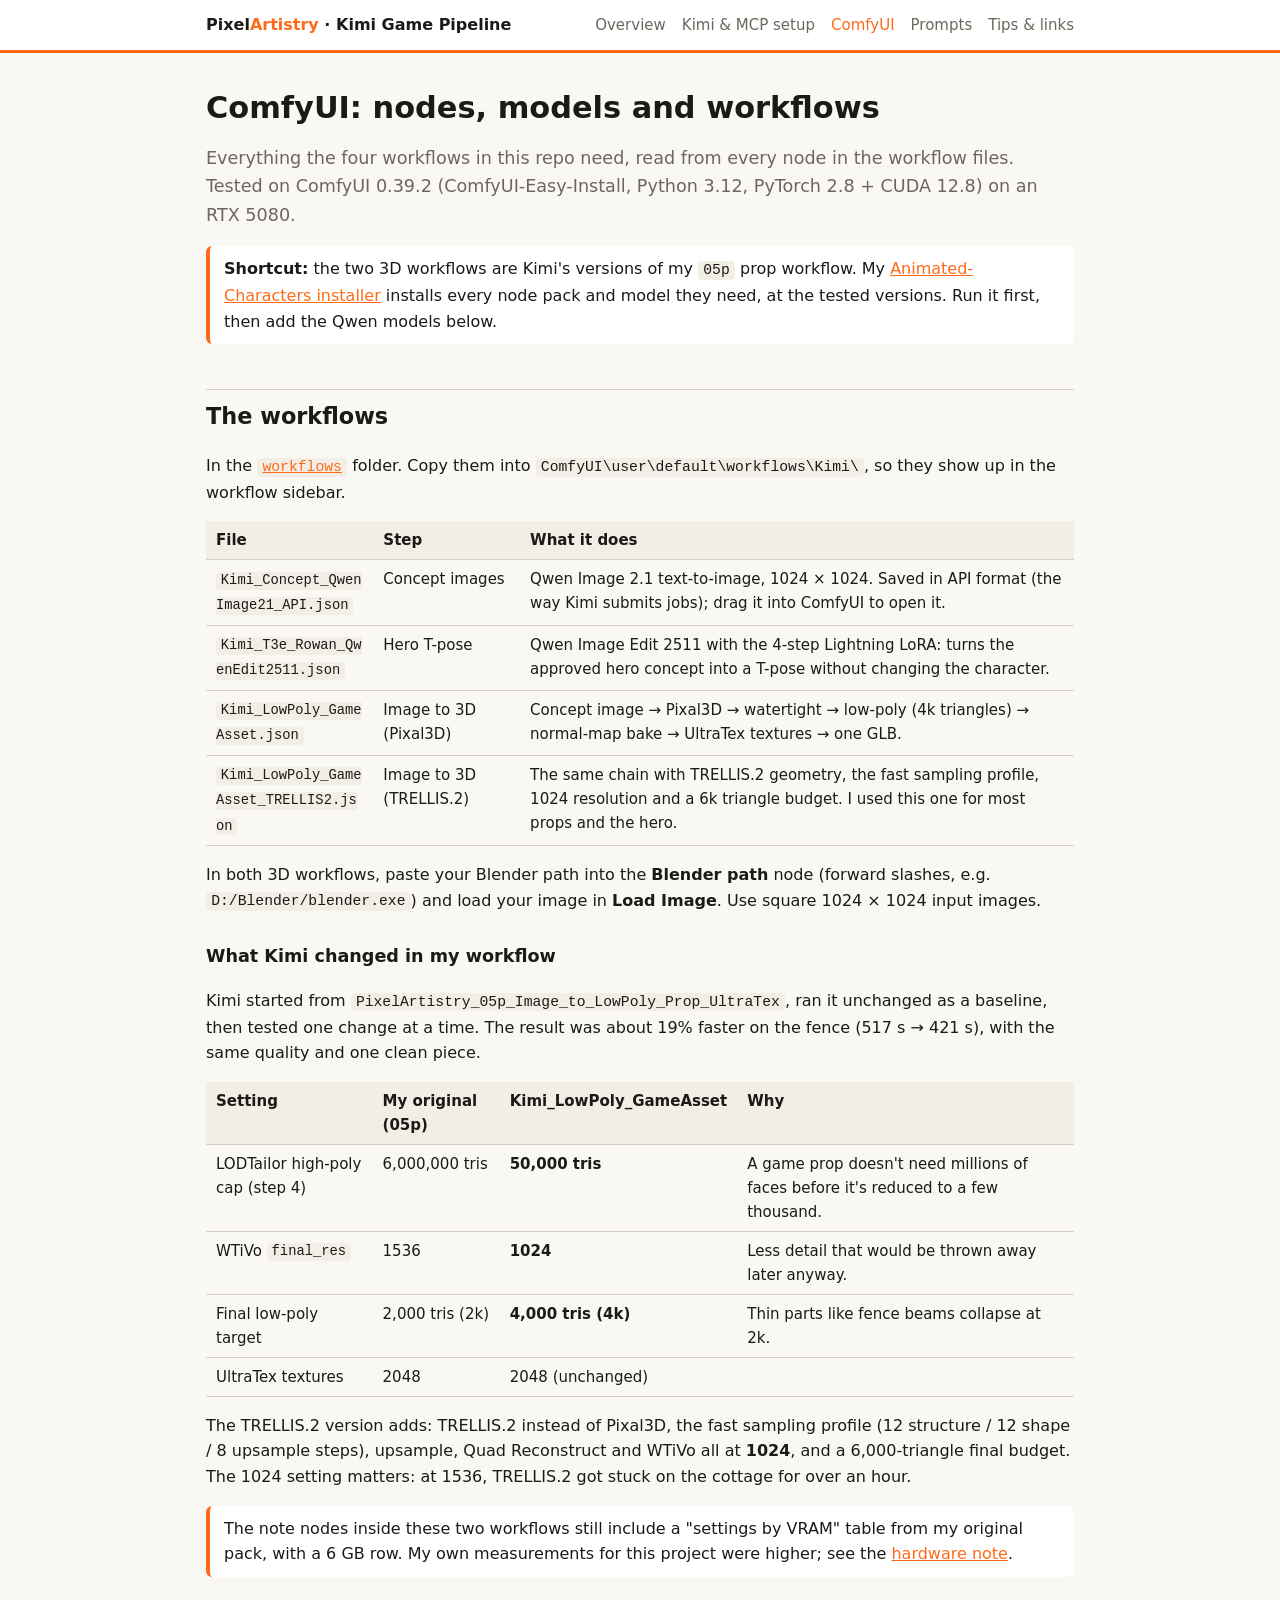
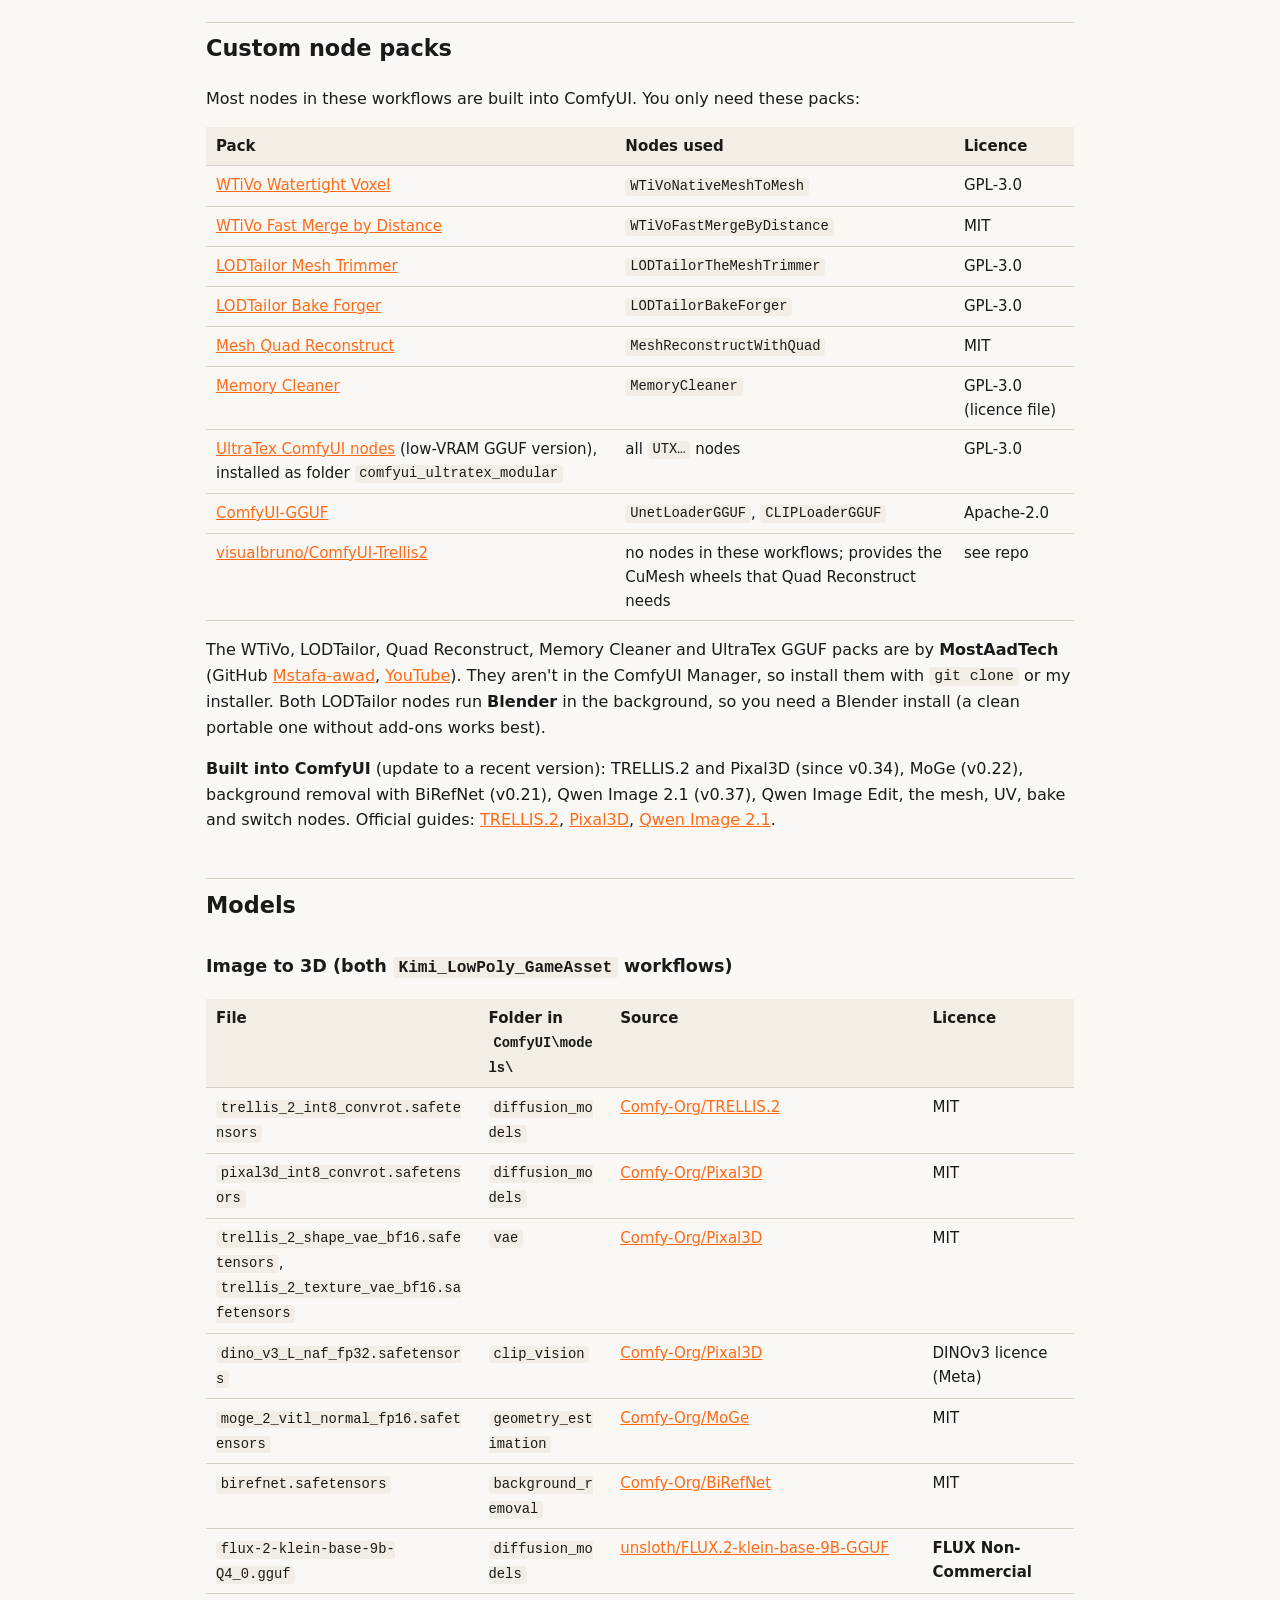
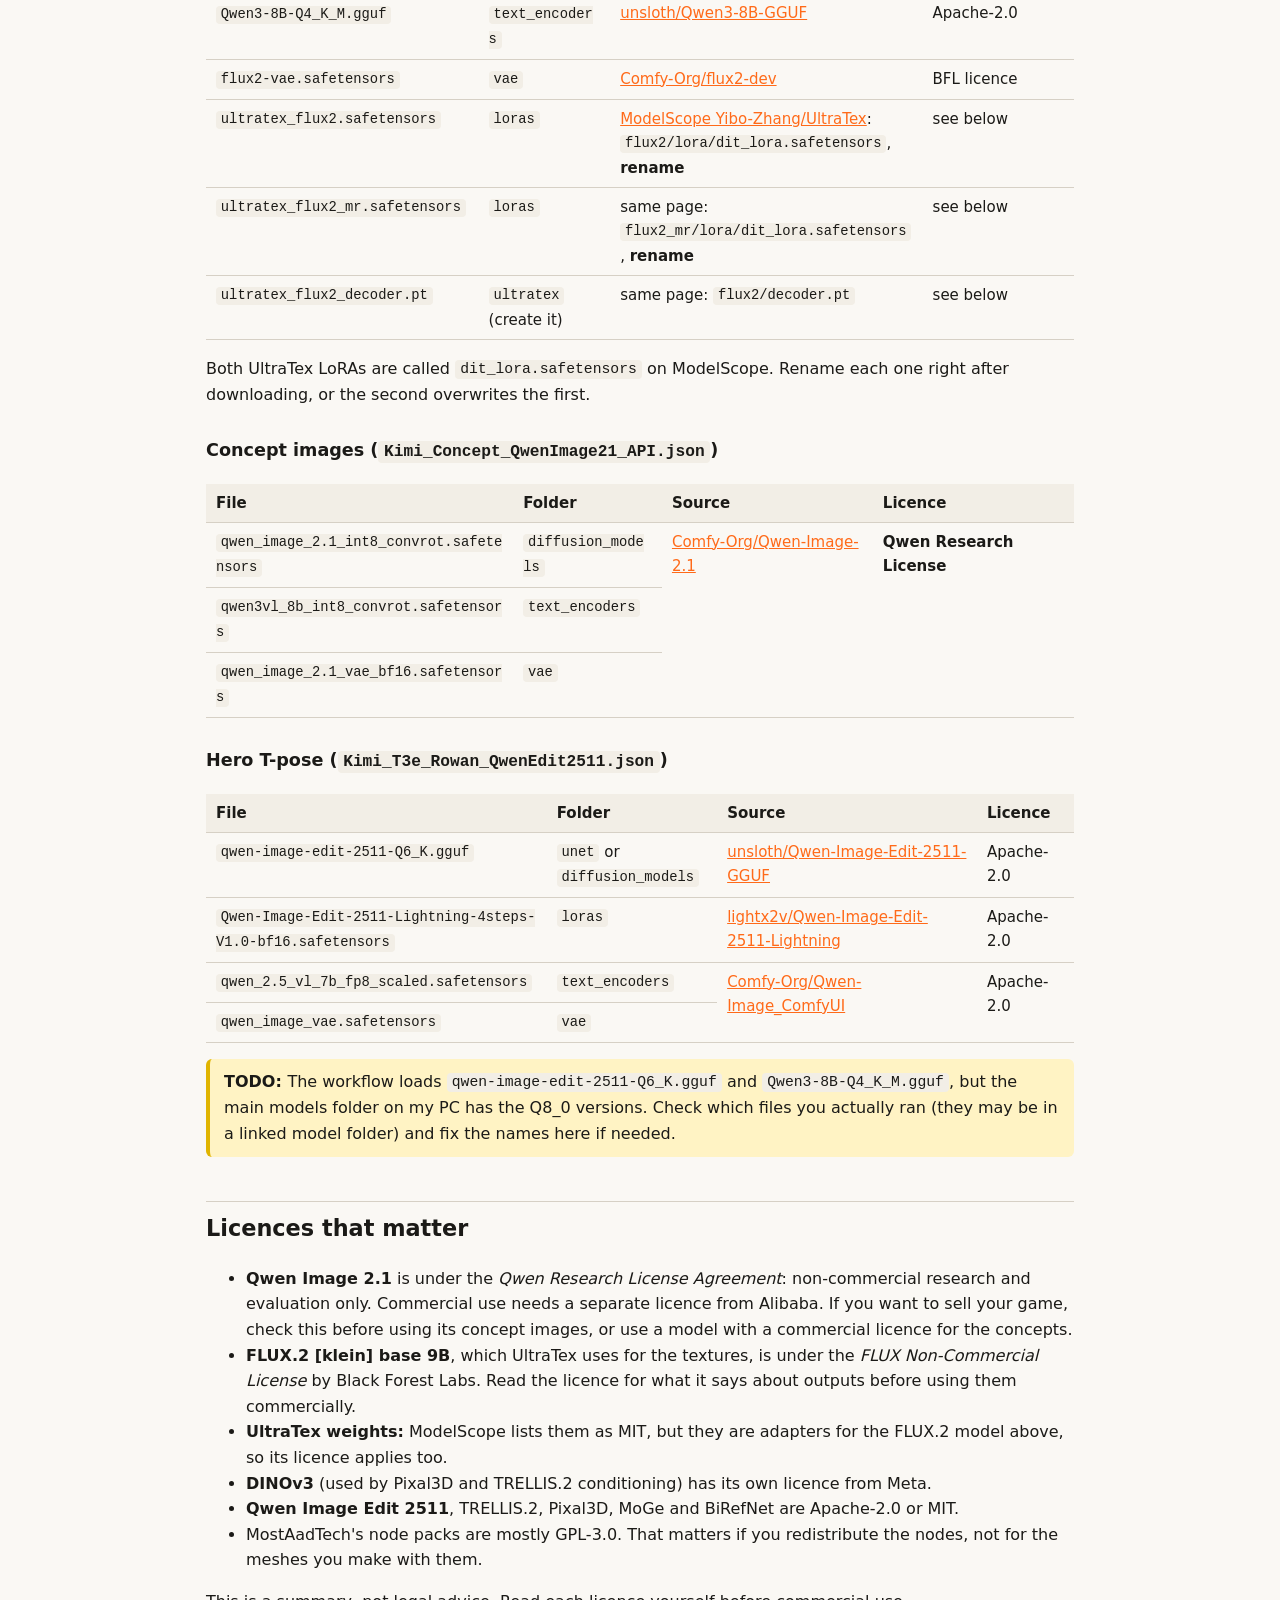
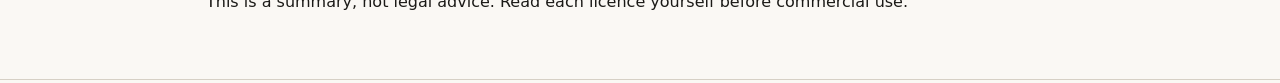
==== docs/comfyui.html @ bc19bee9 "Add Kimi game pipeline guide, workflows and Pages site Setup guide for Kimi K3.1 Pro in Kimi Code dr" ====
<!doctype html>
<html lang="en">
<head>
<meta charset="utf-8">
<meta name="viewport" content="width=device-width, initial-scale=1">
<title>ComfyUI Requirements · Kimi Game Pipeline</title>
<meta name="description" content="Custom nodes, models and workflows for the local concept-to-3D part of the Kimi game pipeline.">
<link rel="stylesheet" href="assets/style.css">
</head>
<body>
<header class="site"><div class="inner">
  <a class="brand" href="index.html">Pixel<span>Artistry</span> · Kimi Game Pipeline</a>
  <nav>
    <a href="index.html">Overview</a>
    <a href="setup.html">Kimi &amp; MCP setup</a>
    <a href="comfyui.html" aria-current="page">ComfyUI</a>
    <a href="prompts.html">Prompts</a>
    <a href="tips.html">Tips &amp; links</a>
  </nav>
</div></header>

<main>
<h1>ComfyUI: nodes, models and workflows</h1>
<p class="lead">Everything the four workflows in this repo need, read from every node in the workflow files. Tested on ComfyUI 0.39.2 (ComfyUI-Easy-Install, Python 3.12, PyTorch 2.8 + CUDA 12.8) on an RTX 5080.</p>

<div class="note"><strong>Shortcut:</strong> the two 3D workflows are Kimi's versions of my <code>05p</code> prop workflow. My <a href="https://github.com/pixelartistry/PixelArtistry-Animated-Characters">Animated-Characters installer</a> installs every node pack and model they need, at the tested versions. Run it first, then add the Qwen models below.</div>

<h2 id="workflows">The workflows</h2>
<p>In the <a href="https://github.com/pixelartistry/PixelArtistry-Kimi-Game-Pipeline/tree/main/workflows"><code>workflows</code></a> folder. Copy them into <code>ComfyUI\user\default\workflows\Kimi\</code>, so they show up in the workflow sidebar.</p>
<div class="table-wrap"><table>
  <tr><th>File</th><th>Step</th><th>What it does</th></tr>
  <tr><td><code>Kimi_Concept_QwenImage21_API.json</code></td><td>Concept images</td><td>Qwen Image 2.1 text-to-image, 1024 × 1024. Saved in API format (the way Kimi submits jobs); drag it into ComfyUI to open it.</td></tr>
  <tr><td><code>Kimi_T3e_Rowan_QwenEdit2511.json</code></td><td>Hero T-pose</td><td>Qwen Image Edit 2511 with the 4-step Lightning LoRA: turns the approved hero concept into a T-pose without changing the character.</td></tr>
  <tr><td><code>Kimi_LowPoly_GameAsset.json</code></td><td>Image to 3D (Pixal3D)</td><td>Concept image → Pixal3D → watertight → low-poly (4k triangles) → normal-map bake → UltraTex textures → one GLB.</td></tr>
  <tr><td><code>Kimi_LowPoly_GameAsset_TRELLIS2.json</code></td><td>Image to 3D (TRELLIS.2)</td><td>The same chain with TRELLIS.2 geometry, the fast sampling profile, 1024 resolution and a 6k triangle budget. I used this one for most props and the hero.</td></tr>
</table></div>
<p>In both 3D workflows, paste your Blender path into the <strong>Blender path</strong> node (forward slashes, e.g. <code>D:/Blender/blender.exe</code>) and load your image in <strong>Load Image</strong>. Use square 1024 × 1024 input images.</p>

<h3 id="changes">What Kimi changed in my workflow</h3>
<p>Kimi started from <code>PixelArtistry_05p_Image_to_LowPoly_Prop_UltraTex</code>, ran it unchanged as a baseline, then tested one change at a time. The result was about 19% faster on the fence (517 s → 421 s), with the same quality and one clean piece.</p>
<div class="table-wrap"><table>
  <tr><th>Setting</th><th>My original (05p)</th><th>Kimi_LowPoly_GameAsset</th><th>Why</th></tr>
  <tr><td>LODTailor high-poly cap (step 4)</td><td>6,000,000 tris</td><td><strong>50,000 tris</strong></td><td>A game prop doesn't need millions of faces before it's reduced to a few thousand.</td></tr>
  <tr><td>WTiVo <code>final_res</code></td><td>1536</td><td><strong>1024</strong></td><td>Less detail that would be thrown away later anyway.</td></tr>
  <tr><td>Final low-poly target</td><td>2,000 tris (2k)</td><td><strong>4,000 tris (4k)</strong></td><td>Thin parts like fence beams collapse at 2k.</td></tr>
  <tr><td>UltraTex textures</td><td>2048</td><td>2048 (unchanged)</td><td></td></tr>
</table></div>
<p>The TRELLIS.2 version adds: TRELLIS.2 instead of Pixal3D, the fast sampling profile (12 structure / 12 shape / 8 upsample steps), upsample, Quad Reconstruct and WTiVo all at <strong>1024</strong>, and a 6,000-triangle final budget. The 1024 setting matters: at 1536, TRELLIS.2 got stuck on the cottage for over an hour.</p>
<div class="note">The note nodes inside these two workflows still include a "settings by VRAM" table from my original pack, with a 6 GB row. My own measurements for this project were higher; see the <a href="index.html#hardware">hardware note</a>.</div>

<h2 id="nodes">Custom node packs</h2>
<p>Most nodes in these workflows are built into ComfyUI. You only need these packs:</p>
<div class="table-wrap"><table>
  <tr><th>Pack</th><th>Nodes used</th><th>Licence</th></tr>
  <tr><td><a href="https://github.com/Mstafa-awad/WTiVo-WatertightVoxel-ComfyuiNode">WTiVo Watertight Voxel</a></td><td><code>WTiVoNativeMeshToMesh</code></td><td>GPL-3.0</td></tr>
  <tr><td><a href="https://github.com/Mstafa-awad/WTiVo-FastMergeByDistance">WTiVo Fast Merge by Distance</a></td><td><code>WTiVoFastMergeByDistance</code></td><td>MIT</td></tr>
  <tr><td><a href="https://github.com/Mstafa-awad/LODTailor-The-Mesh-Trimmer-ComfyuiNode">LODTailor Mesh Trimmer</a></td><td><code>LODTailorTheMeshTrimmer</code></td><td>GPL-3.0</td></tr>
  <tr><td><a href="https://github.com/Mstafa-awad/LODTailor-Bake-Forger">LODTailor Bake Forger</a></td><td><code>LODTailorBakeForger</code></td><td>GPL-3.0</td></tr>
  <tr><td><a href="https://github.com/Mstafa-awad/ComfyUI-Mesh-Quad-Reconstruct">Mesh Quad Reconstruct</a></td><td><code>MeshReconstructWithQuad</code></td><td>MIT</td></tr>
  <tr><td><a href="https://github.com/Mstafa-awad/ComfyUI-Memory-Cleaner">Memory Cleaner</a></td><td><code>MemoryCleaner</code></td><td>GPL-3.0 (licence file)</td></tr>
  <tr><td><a href="https://github.com/Mstafa-awad/UltraTex-ComfyUI-nodes">UltraTex ComfyUI nodes</a> (low-VRAM GGUF version), installed as folder <code>comfyui_ultratex_modular</code></td><td>all <code>UTX…</code> nodes</td><td>GPL-3.0</td></tr>
  <tr><td><a href="https://github.com/city96/ComfyUI-GGUF">ComfyUI-GGUF</a></td><td><code>UnetLoaderGGUF</code>, <code>CLIPLoaderGGUF</code></td><td>Apache-2.0</td></tr>
  <tr><td><a href="https://github.com/visualbruno/ComfyUI-Trellis2">visualbruno/ComfyUI-Trellis2</a></td><td>no nodes in these workflows; provides the CuMesh wheels that Quad Reconstruct needs</td><td>see repo</td></tr>
</table></div>
<p>The WTiVo, LODTailor, Quad Reconstruct, Memory Cleaner and UltraTex GGUF packs are by <strong>MostAadTech</strong> (GitHub <a href="https://github.com/Mstafa-awad">Mstafa-awad</a>, <a href="https://www.youtube.com/@MostAadTech">YouTube</a>). They aren't in the ComfyUI Manager, so install them with <code>git clone</code> or my installer. Both LODTailor nodes run <strong>Blender</strong> in the background, so you need a Blender install (a clean portable one without add-ons works best).</p>
<p><strong>Built into ComfyUI</strong> (update to a recent version): TRELLIS.2 and Pixal3D (since v0.34), MoGe (v0.22), background removal with BiRefNet (v0.21), Qwen Image 2.1 (v0.37), Qwen Image Edit, the mesh, UV, bake and switch nodes. Official guides: <a href="https://docs.comfy.org/tutorials/3d/trellis2">TRELLIS.2</a>, <a href="https://docs.comfy.org/tutorials/3d/pixal3d">Pixal3D</a>, <a href="https://docs.comfy.org/tutorials/image/qwen/qwen-image-2-1">Qwen Image 2.1</a>.</p>

<h2 id="models">Models</h2>
<h3>Image to 3D (both <code>Kimi_LowPoly_GameAsset</code> workflows)</h3>
<div class="table-wrap"><table>
  <tr><th>File</th><th>Folder in <code>ComfyUI\models\</code></th><th>Source</th><th>Licence</th></tr>
  <tr><td><code>trellis_2_int8_convrot.safetensors</code></td><td><code>diffusion_models</code></td><td><a href="https://huggingface.co/Comfy-Org/TRELLIS.2">Comfy-Org/TRELLIS.2</a></td><td>MIT</td></tr>
  <tr><td><code>pixal3d_int8_convrot.safetensors</code></td><td><code>diffusion_models</code></td><td><a href="https://huggingface.co/Comfy-Org/Pixal3D">Comfy-Org/Pixal3D</a></td><td>MIT</td></tr>
  <tr><td><code>trellis_2_shape_vae_bf16.safetensors</code>, <code>trellis_2_texture_vae_bf16.safetensors</code></td><td><code>vae</code></td><td><a href="https://huggingface.co/Comfy-Org/Pixal3D">Comfy-Org/Pixal3D</a></td><td>MIT</td></tr>
  <tr><td><code>dino_v3_L_naf_fp32.safetensors</code></td><td><code>clip_vision</code></td><td><a href="https://huggingface.co/Comfy-Org/Pixal3D">Comfy-Org/Pixal3D</a></td><td>DINOv3 licence (Meta)</td></tr>
  <tr><td><code>moge_2_vitl_normal_fp16.safetensors</code></td><td><code>geometry_estimation</code></td><td><a href="https://huggingface.co/Comfy-Org/MoGe">Comfy-Org/MoGe</a></td><td>MIT</td></tr>
  <tr><td><code>birefnet.safetensors</code></td><td><code>background_removal</code></td><td><a href="https://huggingface.co/Comfy-Org/BiRefNet">Comfy-Org/BiRefNet</a></td><td>MIT</td></tr>
  <tr><td><code>flux-2-klein-base-9b-Q4_0.gguf</code></td><td><code>diffusion_models</code></td><td><a href="https://huggingface.co/unsloth/FLUX.2-klein-base-9B-GGUF">unsloth/FLUX.2-klein-base-9B-GGUF</a></td><td><strong>FLUX Non-Commercial</strong></td></tr>
  <tr><td><code>Qwen3-8B-Q4_K_M.gguf</code></td><td><code>text_encoders</code></td><td><a href="https://huggingface.co/unsloth/Qwen3-8B-GGUF">unsloth/Qwen3-8B-GGUF</a></td><td>Apache-2.0</td></tr>
  <tr><td><code>flux2-vae.safetensors</code></td><td><code>vae</code></td><td><a href="https://huggingface.co/Comfy-Org/flux2-dev/resolve/main/split_files/vae/flux2-vae.safetensors">Comfy-Org/flux2-dev</a></td><td>BFL licence</td></tr>
  <tr><td><code>ultratex_flux2.safetensors</code></td><td><code>loras</code></td><td><a href="https://www.modelscope.ai/models/Yibo-Zhang/UltraTex">ModelScope Yibo-Zhang/UltraTex</a>: <code>flux2/lora/dit_lora.safetensors</code>, <strong>rename</strong></td><td>see below</td></tr>
  <tr><td><code>ultratex_flux2_mr.safetensors</code></td><td><code>loras</code></td><td>same page: <code>flux2_mr/lora/dit_lora.safetensors</code>, <strong>rename</strong></td><td>see below</td></tr>
  <tr><td><code>ultratex_flux2_decoder.pt</code></td><td><code>ultratex</code> (create it)</td><td>same page: <code>flux2/decoder.pt</code></td><td>see below</td></tr>
</table></div>
<p>Both UltraTex LoRAs are called <code>dit_lora.safetensors</code> on ModelScope. Rename each one right after downloading, or the second overwrites the first.</p>

<h3>Concept images (<code>Kimi_Concept_QwenImage21_API.json</code>)</h3>
<div class="table-wrap"><table>
  <tr><th>File</th><th>Folder</th><th>Source</th><th>Licence</th></tr>
  <tr><td><code>qwen_image_2.1_int8_convrot.safetensors</code></td><td><code>diffusion_models</code></td><td rowspan="3"><a href="https://huggingface.co/Comfy-Org/Qwen-Image-2.1">Comfy-Org/Qwen-Image-2.1</a></td><td rowspan="3"><strong>Qwen Research License</strong></td></tr>
  <tr><td><code>qwen3vl_8b_int8_convrot.safetensors</code></td><td><code>text_encoders</code></td></tr>
  <tr><td><code>qwen_image_2.1_vae_bf16.safetensors</code></td><td><code>vae</code></td></tr>
</table></div>

<h3>Hero T-pose (<code>Kimi_T3e_Rowan_QwenEdit2511.json</code>)</h3>
<div class="table-wrap"><table>
  <tr><th>File</th><th>Folder</th><th>Source</th><th>Licence</th></tr>
  <tr><td><code>qwen-image-edit-2511-Q6_K.gguf</code></td><td><code>unet</code> or <code>diffusion_models</code></td><td><a href="https://huggingface.co/unsloth/Qwen-Image-Edit-2511-GGUF">unsloth/Qwen-Image-Edit-2511-GGUF</a></td><td>Apache-2.0</td></tr>
  <tr><td><code>Qwen-Image-Edit-2511-Lightning-4steps-V1.0-bf16.safetensors</code></td><td><code>loras</code></td><td><a href="https://huggingface.co/lightx2v/Qwen-Image-Edit-2511-Lightning">lightx2v/Qwen-Image-Edit-2511-Lightning</a></td><td>Apache-2.0</td></tr>
  <tr><td><code>qwen_2.5_vl_7b_fp8_scaled.safetensors</code></td><td><code>text_encoders</code></td><td rowspan="2"><a href="https://huggingface.co/Comfy-Org/Qwen-Image_ComfyUI">Comfy-Org/Qwen-Image_ComfyUI</a></td><td rowspan="2">Apache-2.0</td></tr>
  <tr><td><code>qwen_image_vae.safetensors</code></td><td><code>vae</code></td></tr>
</table></div>
<div class="todo">The workflow loads <code>qwen-image-edit-2511-Q6_K.gguf</code> and <code>Qwen3-8B-Q4_K_M.gguf</code>, but the main models folder on my PC has the Q8_0 versions. Check which files you actually ran (they may be in a linked model folder) and fix the names here if needed.</div>

<h2 id="licences">Licences that matter</h2>
<ul>
  <li><strong>Qwen Image 2.1</strong> is under the <em>Qwen Research License Agreement</em>: non-commercial research and evaluation only. Commercial use needs a separate licence from Alibaba. If you want to sell your game, check this before using its concept images, or use a model with a commercial licence for the concepts.</li>
  <li><strong>FLUX.2 [klein] base 9B</strong>, which UltraTex uses for the textures, is under the <em>FLUX Non-Commercial License</em> by Black Forest Labs. Read the licence for what it says about outputs before using them commercially.</li>
  <li><strong>UltraTex weights:</strong> ModelScope lists them as MIT, but they are adapters for the FLUX.2 model above, so its licence applies too.</li>
  <li><strong>DINOv3</strong> (used by Pixal3D and TRELLIS.2 conditioning) has its own licence from Meta.</li>
  <li><strong>Qwen Image Edit 2511</strong>, TRELLIS.2, Pixal3D, MoGe and BiRefNet are Apache-2.0 or MIT.</li>
  <li>MostAadTech's node packs are mostly GPL-3.0. That matters if you redistribute the nodes, not for the meshes you make with them.</li>
</ul>
<p>This is a summary, not legal advice. Read each licence yourself before commercial use.</p>
</main>

<footer><div class="inner">
  Made by <a href="https://www.youtube.com/@PixelArtistry_">PixelArtistry</a> · <a href="https://github.com/pixelartistry/PixelArtistry-Kimi-Game-Pipeline">GitHub repo</a>
</div></footer>
<script src="assets/copy.js"></script>
</body>
</html>
---- docs/assets/style.css ----
:root {
  --accent: #ff6a19;
  --accent-hover: #ff8442;
  --bg: #faf8f4;
  --surface: #ffffff;
  --surface-2: #f2eee6;
  --border: #d6d0c5;
  --text: #1b1a17;
  --muted: #6d665c;
  --code-bg: #1c1c1c;
  --code-text: #f2eee6;
  --todo-bg: #fff3c4;
  --todo-border: #e0b400;
  --warn-bg: #fff0e6;
}
@media (prefers-color-scheme: dark) {
  :root:not([data-theme="light"]) {
    --bg: #141414;
    --surface: #1c1c1c;
    --surface-2: #232220;
    --border: #3a3732;
    --text: #f2eee6;
    --muted: #a39c92;
    --code-bg: #0e0e0e;
    --todo-bg: #3a3112;
    --todo-border: #c9a100;
    --warn-bg: #2e1d12;
  }
}

* { box-sizing: border-box; }
html { -webkit-text-size-adjust: 100%; }
body {
  margin: 0;
  background: var(--bg);
  color: var(--text);
  font: 16px/1.6 system-ui, -apple-system, "Segoe UI", Roboto, sans-serif;
}
a { color: var(--accent); }
a:hover { color: var(--accent-hover); }

header.site {
  background: var(--surface);
  border-bottom: 3px solid var(--accent);
}
header.site .inner, main, footer .inner {
  max-width: 900px;
  margin: 0 auto;
  padding: 0 16px;
}
header.site .inner {
  display: flex;
  flex-wrap: wrap;
  align-items: center;
  justify-content: space-between;
  gap: 8px 20px;
  padding-top: 12px;
  padding-bottom: 12px;
}
.brand { font-weight: 700; color: var(--text); text-decoration: none; }
.brand span { color: var(--accent); }
nav { display: flex; flex-wrap: wrap; gap: 4px 16px; }
nav a { color: var(--muted); text-decoration: none; font-size: 15px; }
nav a:hover, nav a[aria-current="page"] { color: var(--accent); }

main { padding-top: 24px; padding-bottom: 48px; }
h1 { font-size: 1.9rem; line-height: 1.25; margin: 0.4em 0; }
h2 { font-size: 1.4rem; margin-top: 2em; padding-top: 0.4em; border-top: 1px solid var(--border); }
h3 { font-size: 1.1rem; margin-top: 1.6em; }
.lead { font-size: 1.1rem; color: var(--muted); }

code { font-family: ui-monospace, Consolas, "Cascadia Mono", monospace; font-size: 0.92em; }
:not(pre) > code { background: var(--surface-2); padding: 0.1em 0.35em; border-radius: 4px; overflow-wrap: anywhere; }
pre {
  position: relative;
  background: var(--code-bg);
  color: var(--code-text);
  padding: 14px 16px;
  border-radius: 8px;
  overflow-x: auto;
  line-height: 1.45;
  font-size: 14px;
}
pre { padding-top: 36px; }
pre.prompt { white-space: pre-wrap; overflow-wrap: anywhere; }
.copy {
  position: absolute; top: 8px; right: 8px;
  background: var(--accent); color: #141414; border: 0; border-radius: 5px;
  padding: 3px 9px; font-size: 12px; font-weight: 600; cursor: pointer;
}
.copy:hover { background: var(--accent-hover); }

.table-wrap { overflow-x: auto; }
table { border-collapse: collapse; width: 100%; font-size: 15px; }
th, td { text-align: left; vertical-align: top; padding: 7px 10px; border-bottom: 1px solid var(--border); }
th { background: var(--surface-2); }

.note, .todo, .warn {
  border-left: 4px solid var(--accent);
  background: var(--surface);
  padding: 10px 14px;
  border-radius: 6px;
  margin: 1em 0;
}
.todo { background: var(--todo-bg); border-color: var(--todo-border); }
.todo::before { content: "TODO: "; font-weight: 700; }
.warn { background: var(--warn-bg); }

.diagram { margin: 1.5em 0; }
.diagram svg { width: 100%; height: auto; display: block; }
.diagram .box { fill: var(--surface); stroke: var(--accent); stroke-width: 2; }
.diagram .label { fill: var(--text); font: 600 15px system-ui, sans-serif; }
.diagram .sub { fill: var(--muted); font: 12px system-ui, sans-serif; }
.diagram .arrow { stroke: var(--accent); stroke-width: 2.5; fill: none; }
.diagram .head { fill: var(--accent); }

.cards { display: grid; grid-template-columns: repeat(auto-fit, minmax(240px, 1fr)); gap: 12px; }
.card { background: var(--surface); border: 1px solid var(--border); border-radius: 8px; padding: 12px 14px; }
.card h3 { margin-top: 0; }

ol.steps > li { margin-bottom: 0.6em; }
.toc { background: var(--surface); border: 1px solid var(--border); border-radius: 8px; padding: 10px 16px; }
.toc ol { margin: 0.3em 0; padding-left: 1.3em; }

footer { border-top: 1px solid var(--border); color: var(--muted); font-size: 14px; }
footer .inner { padding-top: 16px; padding-bottom: 32px; }
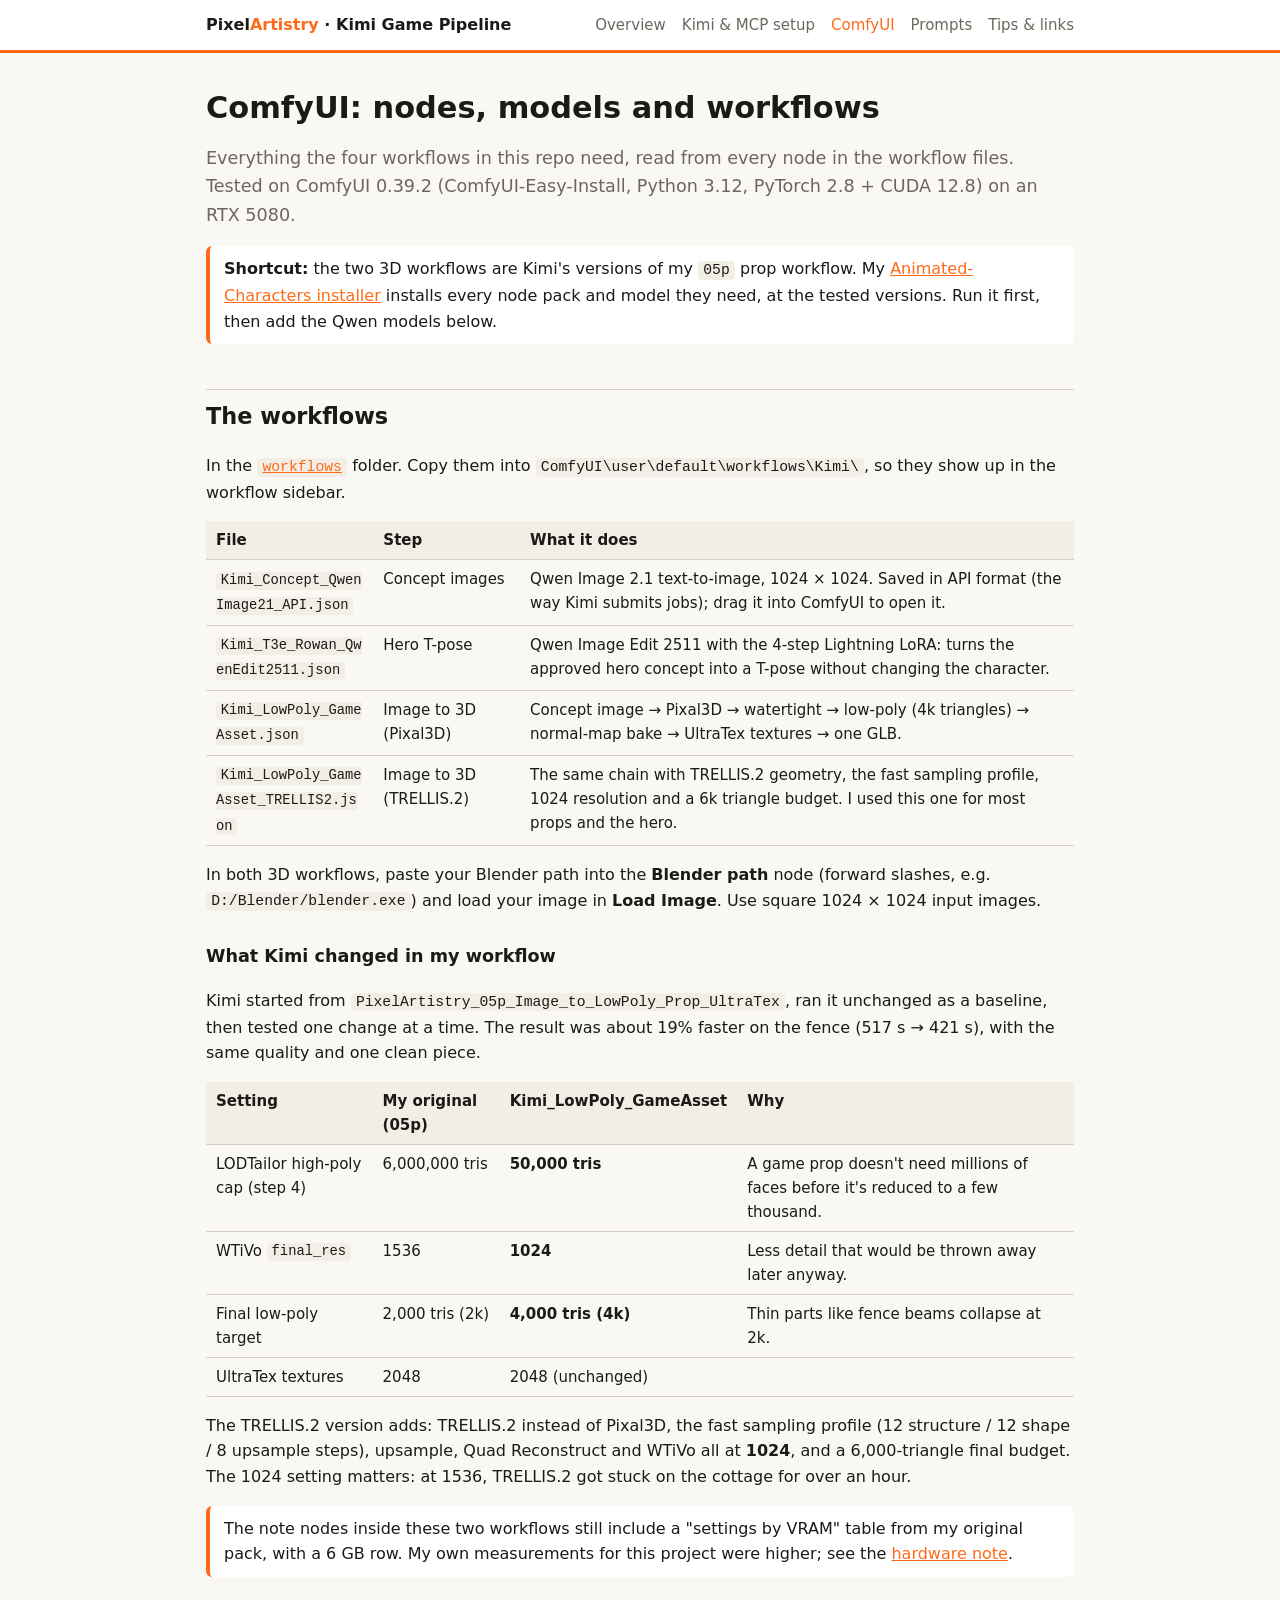
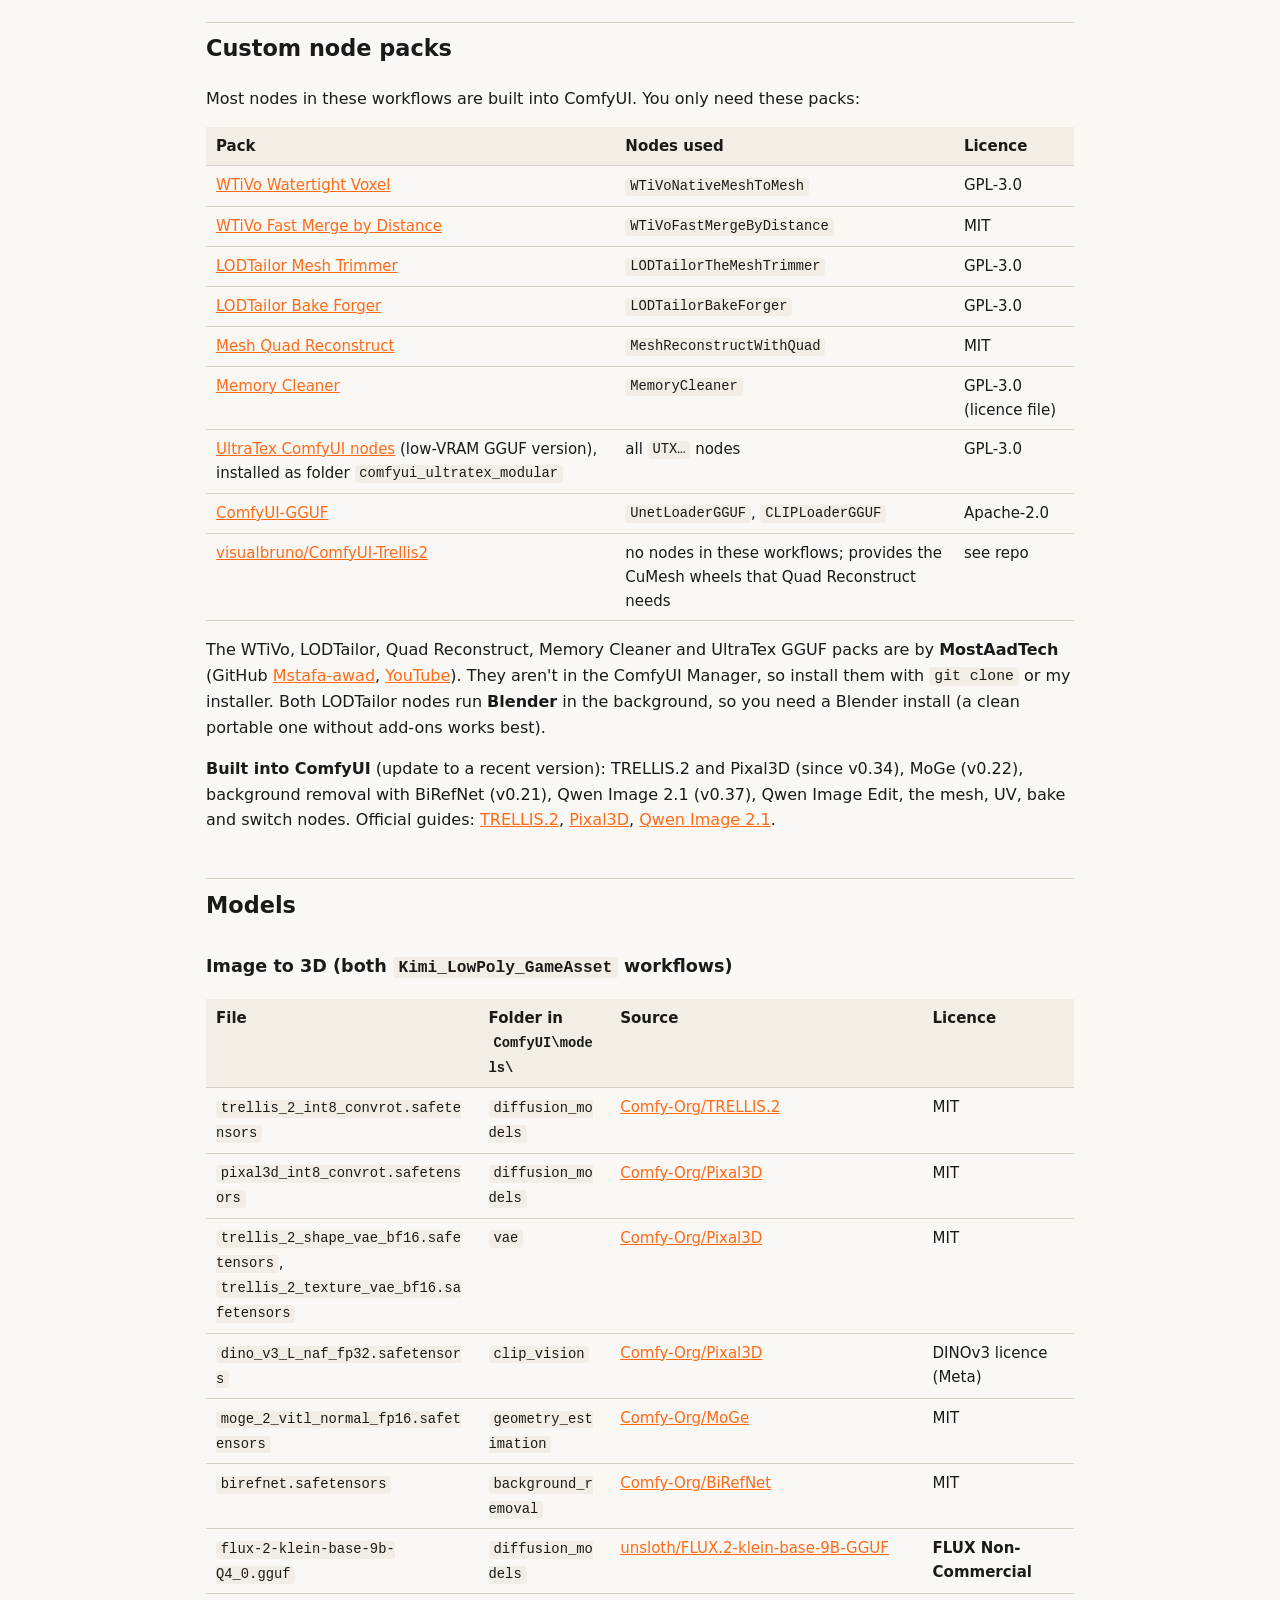
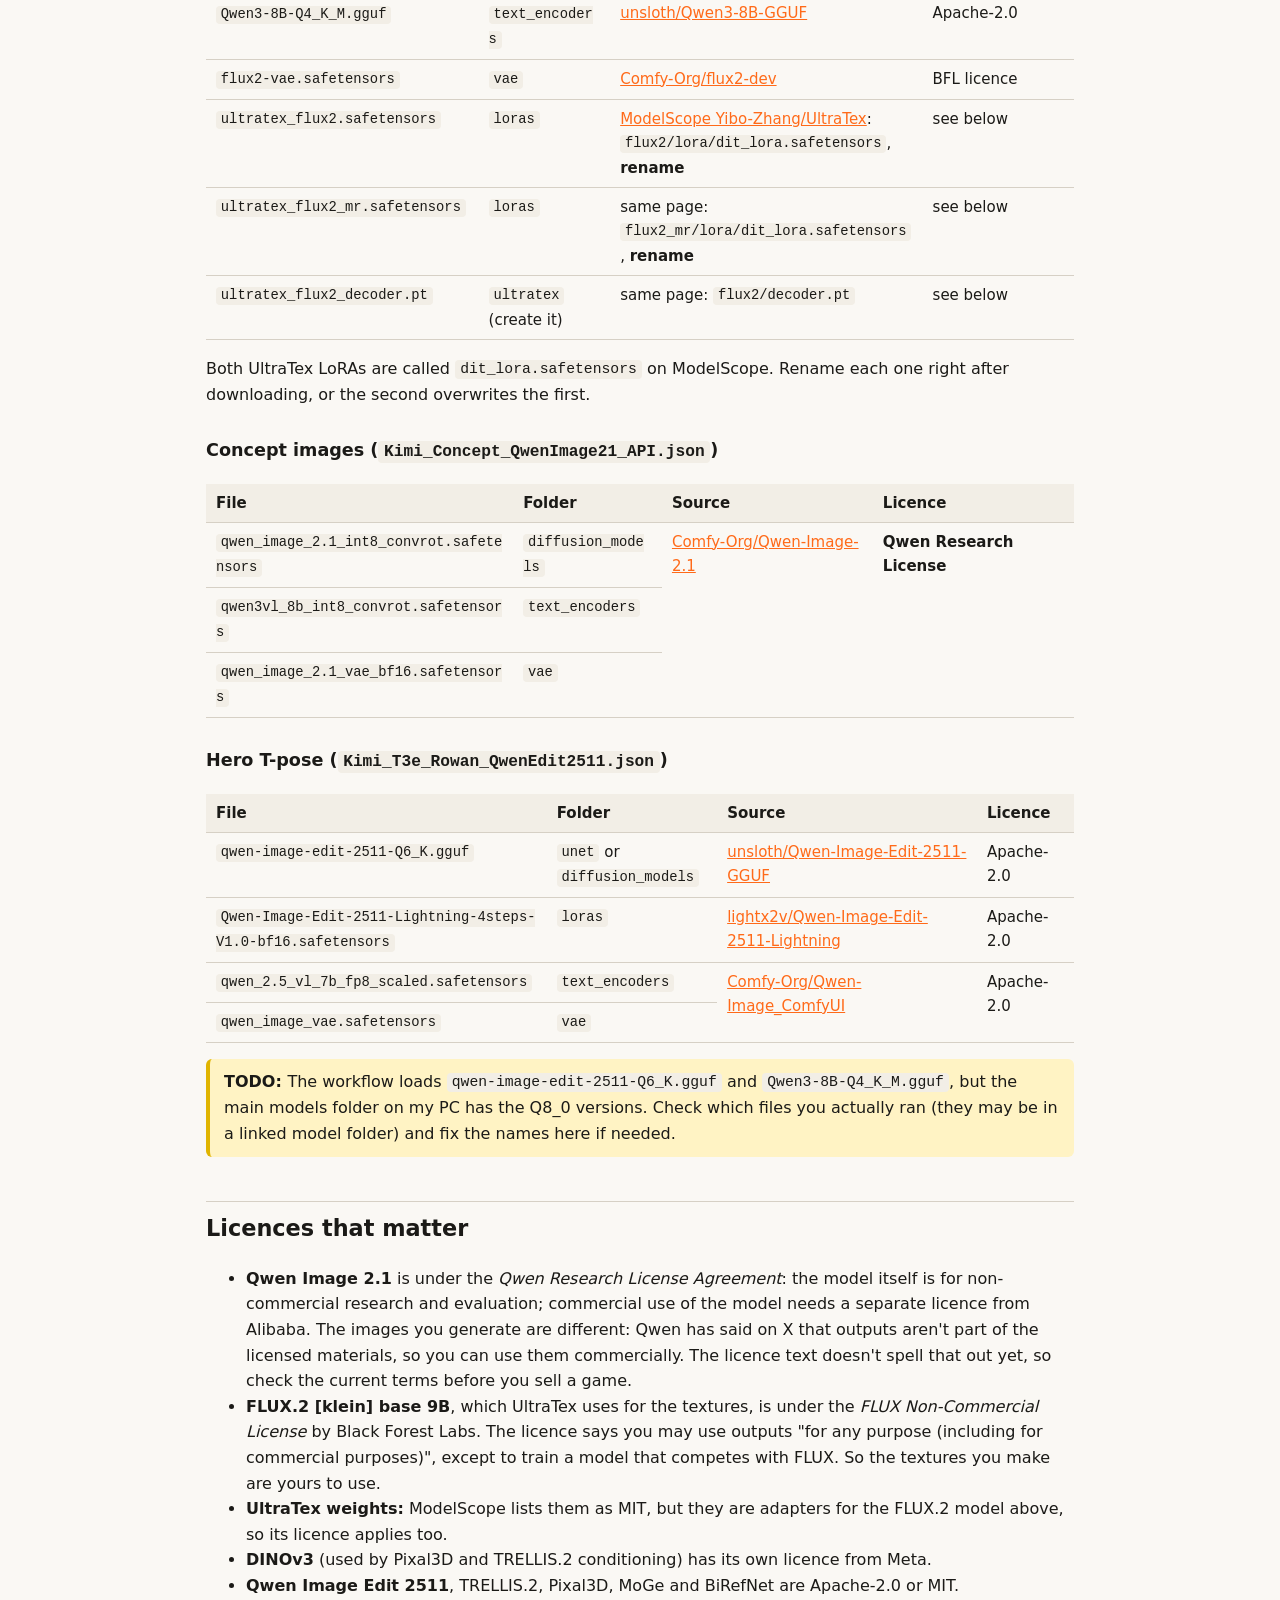
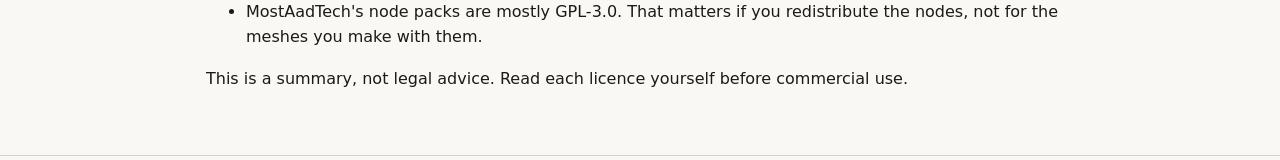
==== commit 480fa35e: "Clarify that Qwen and FLUX outputs can be used commercially Co-Authored-By: Claude Opus 5.5 <noreply" ====
--- a/docs/comfyui.html
+++ b/docs/comfyui.html
@@ -104,8 +104,8 @@
 
 <h2 id="licences">Licences that matter</h2>
 <ul>
-  <li><strong>Qwen Image 2.1</strong> is under the <em>Qwen Research License Agreement</em>: non-commercial research and evaluation only. Commercial use needs a separate licence from Alibaba. If you want to sell your game, check this before using its concept images, or use a model with a commercial licence for the concepts.</li>
-  <li><strong>FLUX.2 [klein] base 9B</strong>, which UltraTex uses for the textures, is under the <em>FLUX Non-Commercial License</em> by Black Forest Labs. Read the licence for what it says about outputs before using them commercially.</li>
+  <li><strong>Qwen Image 2.1</strong> is under the <em>Qwen Research License Agreement</em>: the model itself is for non-commercial research and evaluation; commercial use of the model needs a separate licence from Alibaba. The images you generate are different: Qwen has said on X that outputs aren't part of the licensed materials, so you can use them commercially. The licence text doesn't spell that out yet, so check the current terms before you sell a game.</li>
+  <li><strong>FLUX.2 [klein] base 9B</strong>, which UltraTex uses for the textures, is under the <em>FLUX Non-Commercial License</em> by Black Forest Labs. The licence says you may use outputs "for any purpose (including for commercial purposes)", except to train a model that competes with FLUX. So the textures you make are yours to use.</li>
   <li><strong>UltraTex weights:</strong> ModelScope lists them as MIT, but they are adapters for the FLUX.2 model above, so its licence applies too.</li>
   <li><strong>DINOv3</strong> (used by Pixal3D and TRELLIS.2 conditioning) has its own licence from Meta.</li>
   <li><strong>Qwen Image Edit 2511</strong>, TRELLIS.2, Pixal3D, MoGe and BiRefNet are Apache-2.0 or MIT.</li>
--- a/docs/assets/style.css
+++ b/docs/assets/style.css
@@ -118,6 +118,13 @@
 .card { background: var(--surface); border: 1px solid var(--border); border-radius: 8px; padding: 12px 14px; }
 .card h3 { margin-top: 0; }
 
+.hero-shot { margin: 1em 0 0.5em; }
+.hero-shot img, .gallery img { width: 100%; height: auto; display: block; border-radius: 8px; border: 1px solid var(--border); }
+.gallery { display: grid; grid-template-columns: repeat(auto-fill, minmax(260px, 1fr)); gap: 14px; margin: 1em 0; }
+figure { margin: 0; }
+figcaption { font-size: 14px; color: var(--muted); margin-top: 6px; }
+.gallery .wide { grid-column: 1 / -1; }
+
 ol.steps > li { margin-bottom: 0.6em; }
 .toc { background: var(--surface); border: 1px solid var(--border); border-radius: 8px; padding: 10px 16px; }
 .toc ol { margin: 0.3em 0; padding-left: 1.3em; }
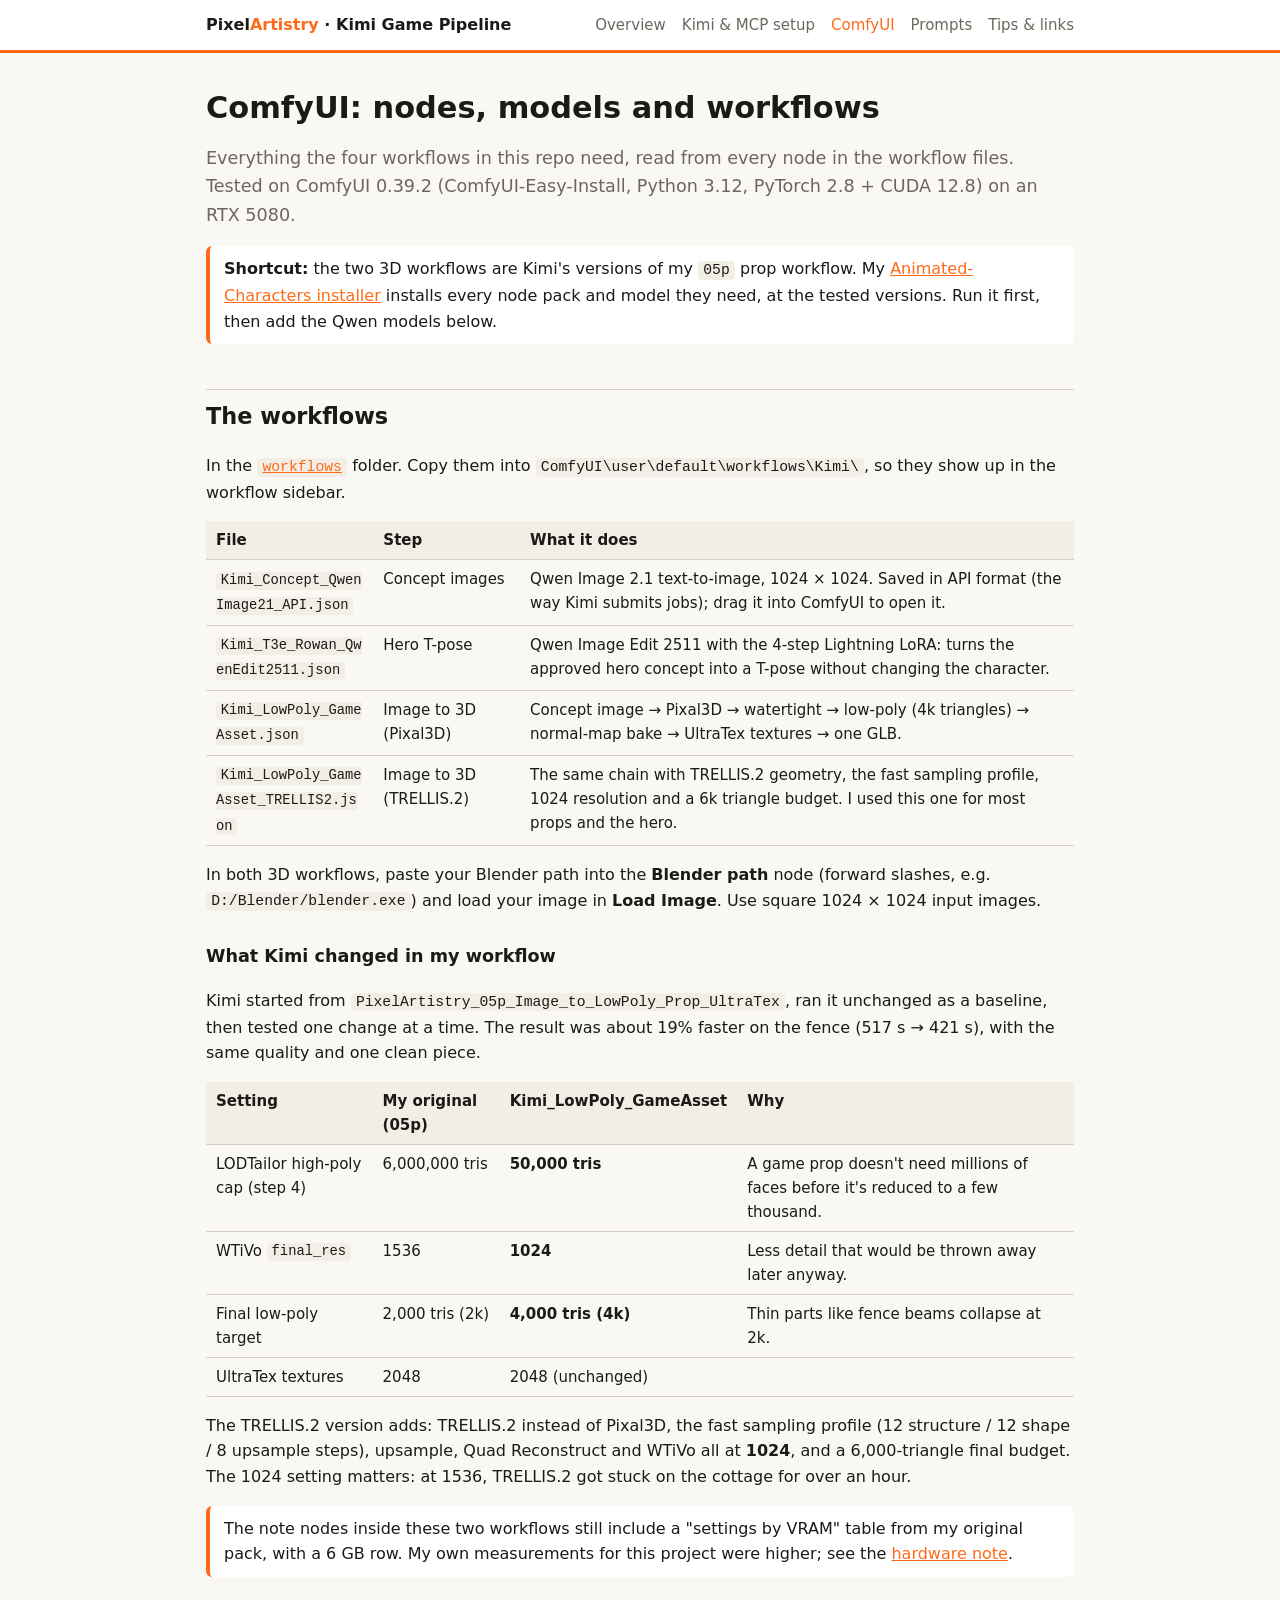
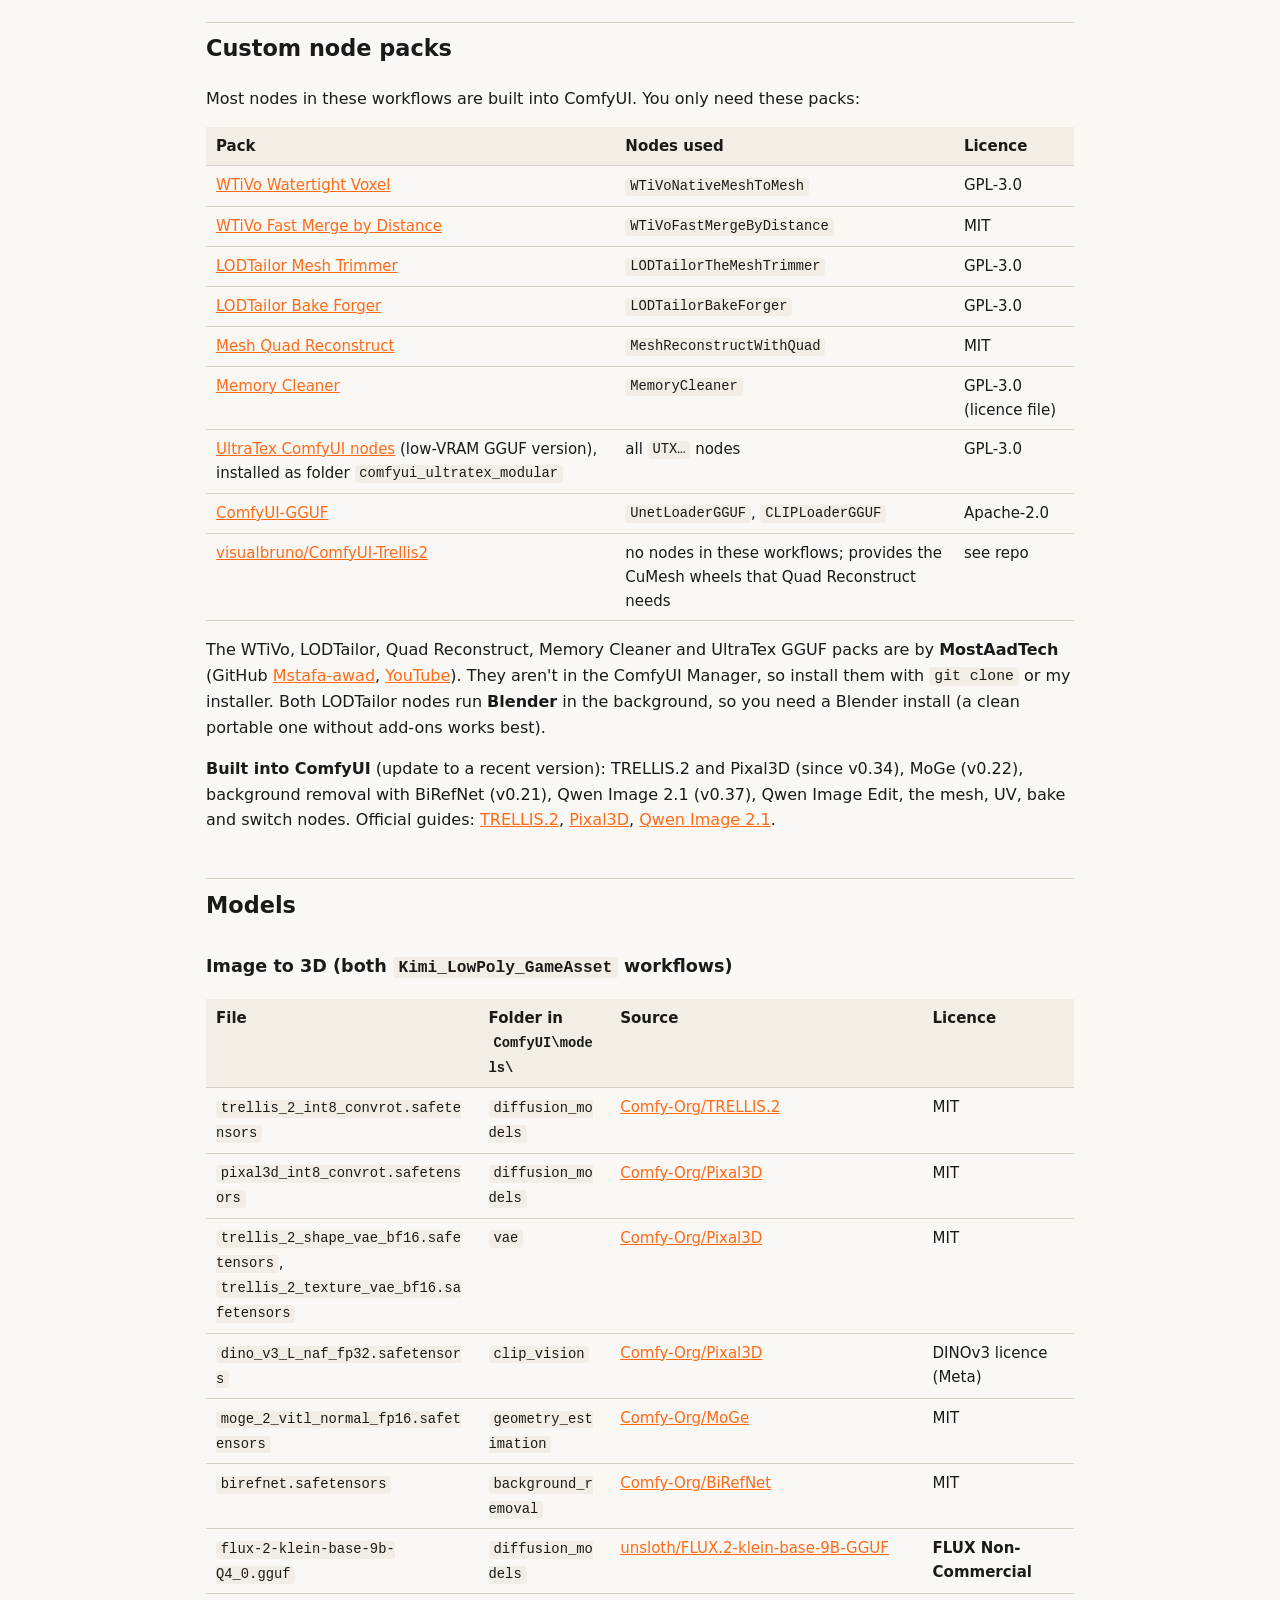
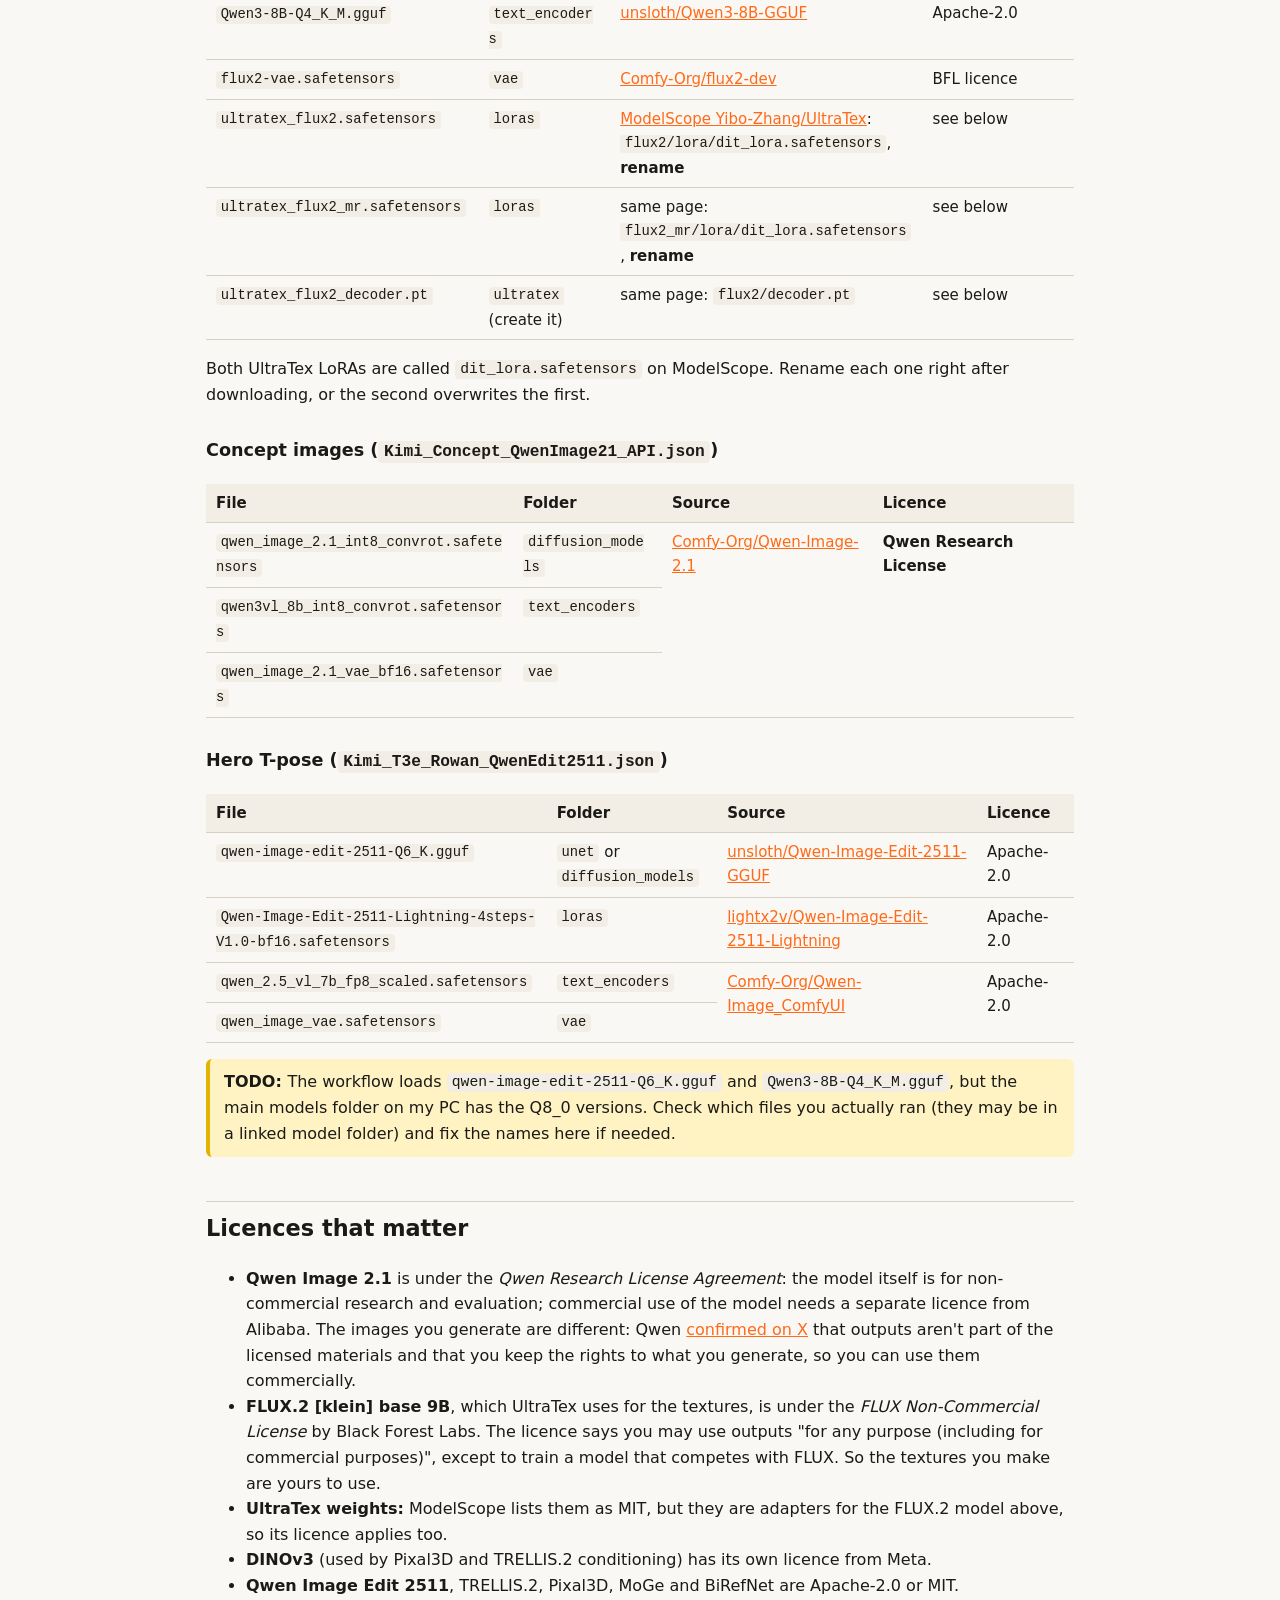
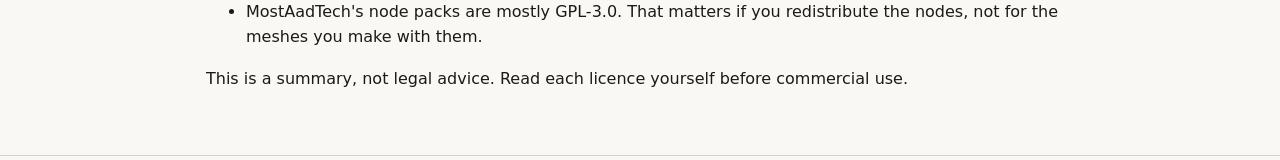
==== commit 7e792103: "Link Qwen's statement on output rights Co-Authored-By: Claude Opus 5.5 <noreply@anthropic.com>" ====
--- a/docs/comfyui.html
+++ b/docs/comfyui.html
@@ -104,7 +104,7 @@
 
 <h2 id="licences">Licences that matter</h2>
 <ul>
-  <li><strong>Qwen Image 2.1</strong> is under the <em>Qwen Research License Agreement</em>: the model itself is for non-commercial research and evaluation; commercial use of the model needs a separate licence from Alibaba. The images you generate are different: Qwen has said on X that outputs aren't part of the licensed materials, so you can use them commercially. The licence text doesn't spell that out yet, so check the current terms before you sell a game.</li>
+  <li><strong>Qwen Image 2.1</strong> is under the <em>Qwen Research License Agreement</em>: the model itself is for non-commercial research and evaluation; commercial use of the model needs a separate licence from Alibaba. The images you generate are different: Qwen <a href="https://x.com/QwenDevs/status/2101917379785838660">confirmed on X</a> that outputs aren't part of the licensed materials and that you keep the rights to what you generate, so you can use them commercially.</li>
   <li><strong>FLUX.2 [klein] base 9B</strong>, which UltraTex uses for the textures, is under the <em>FLUX Non-Commercial License</em> by Black Forest Labs. The licence says you may use outputs "for any purpose (including for commercial purposes)", except to train a model that competes with FLUX. So the textures you make are yours to use.</li>
   <li><strong>UltraTex weights:</strong> ModelScope lists them as MIT, but they are adapters for the FLUX.2 model above, so its licence applies too.</li>
   <li><strong>DINOv3</strong> (used by Pixal3D and TRELLIS.2 conditioning) has its own licence from Meta.</li>
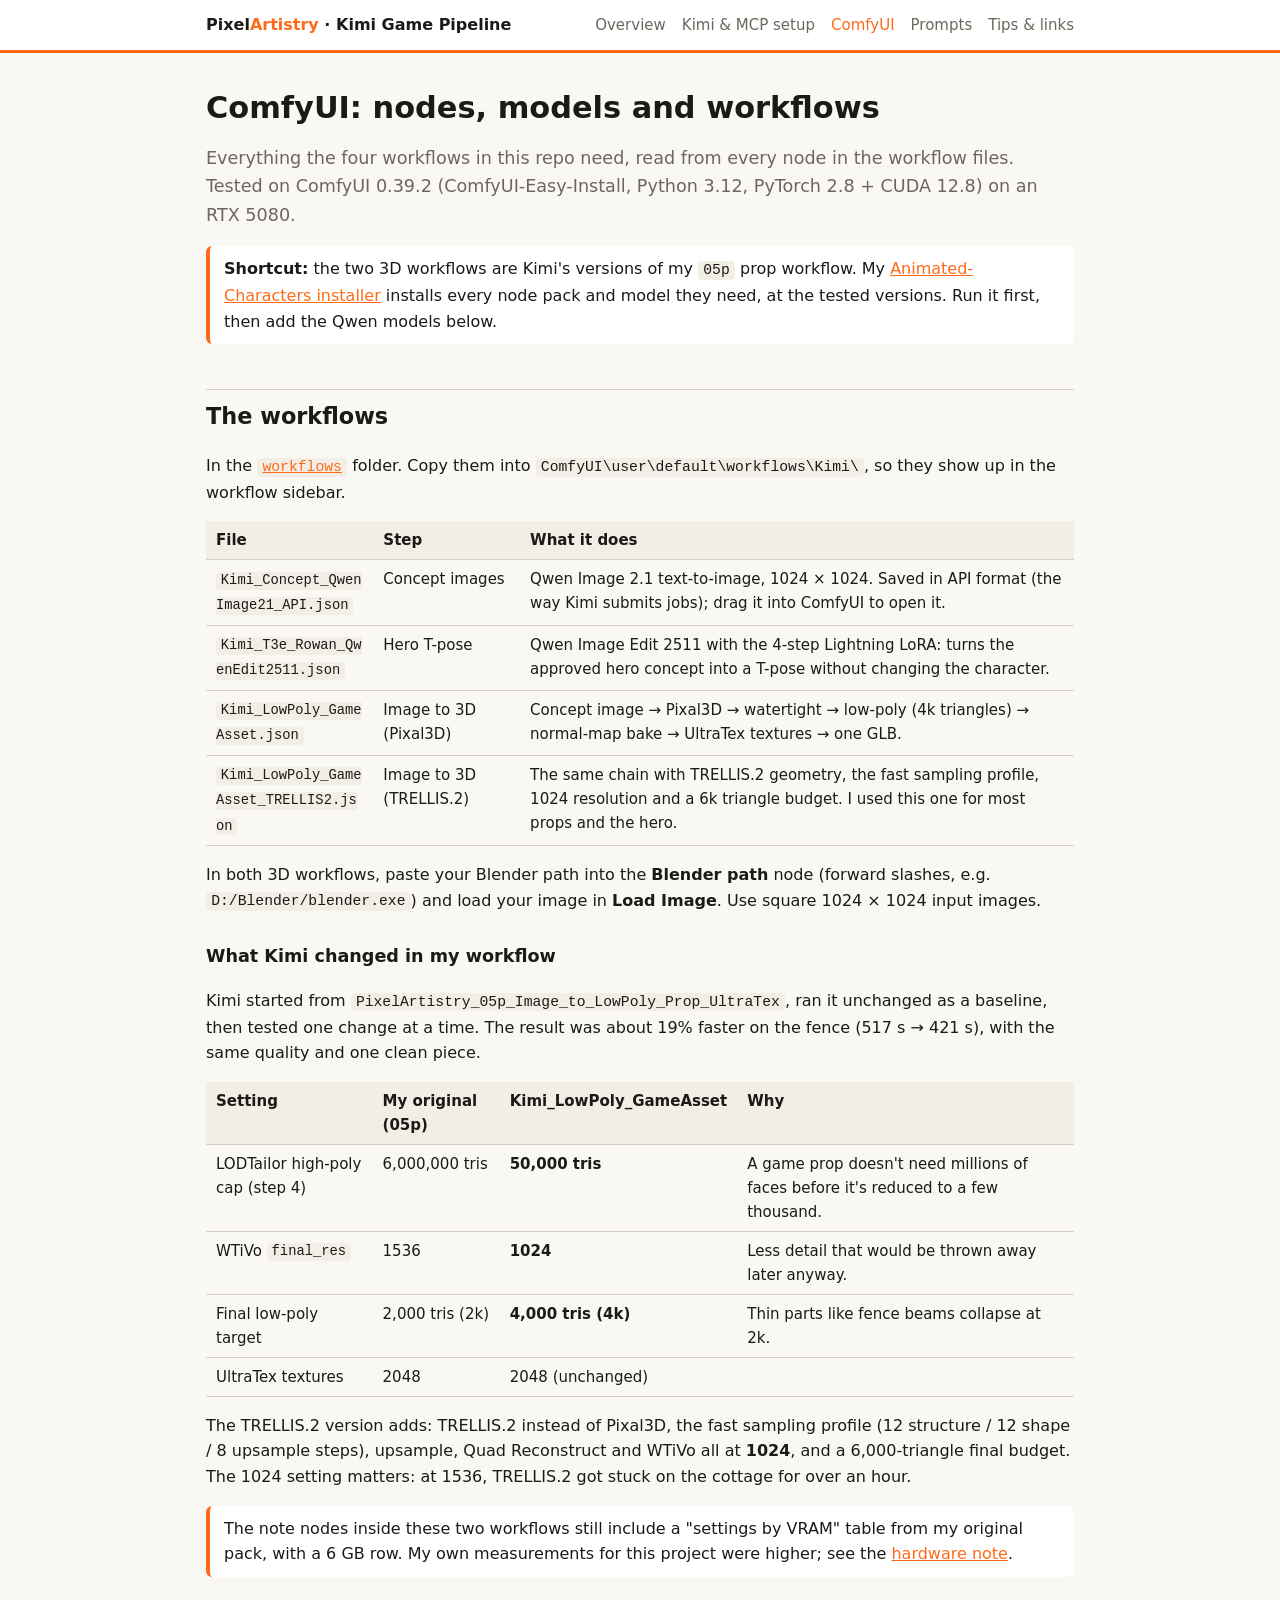
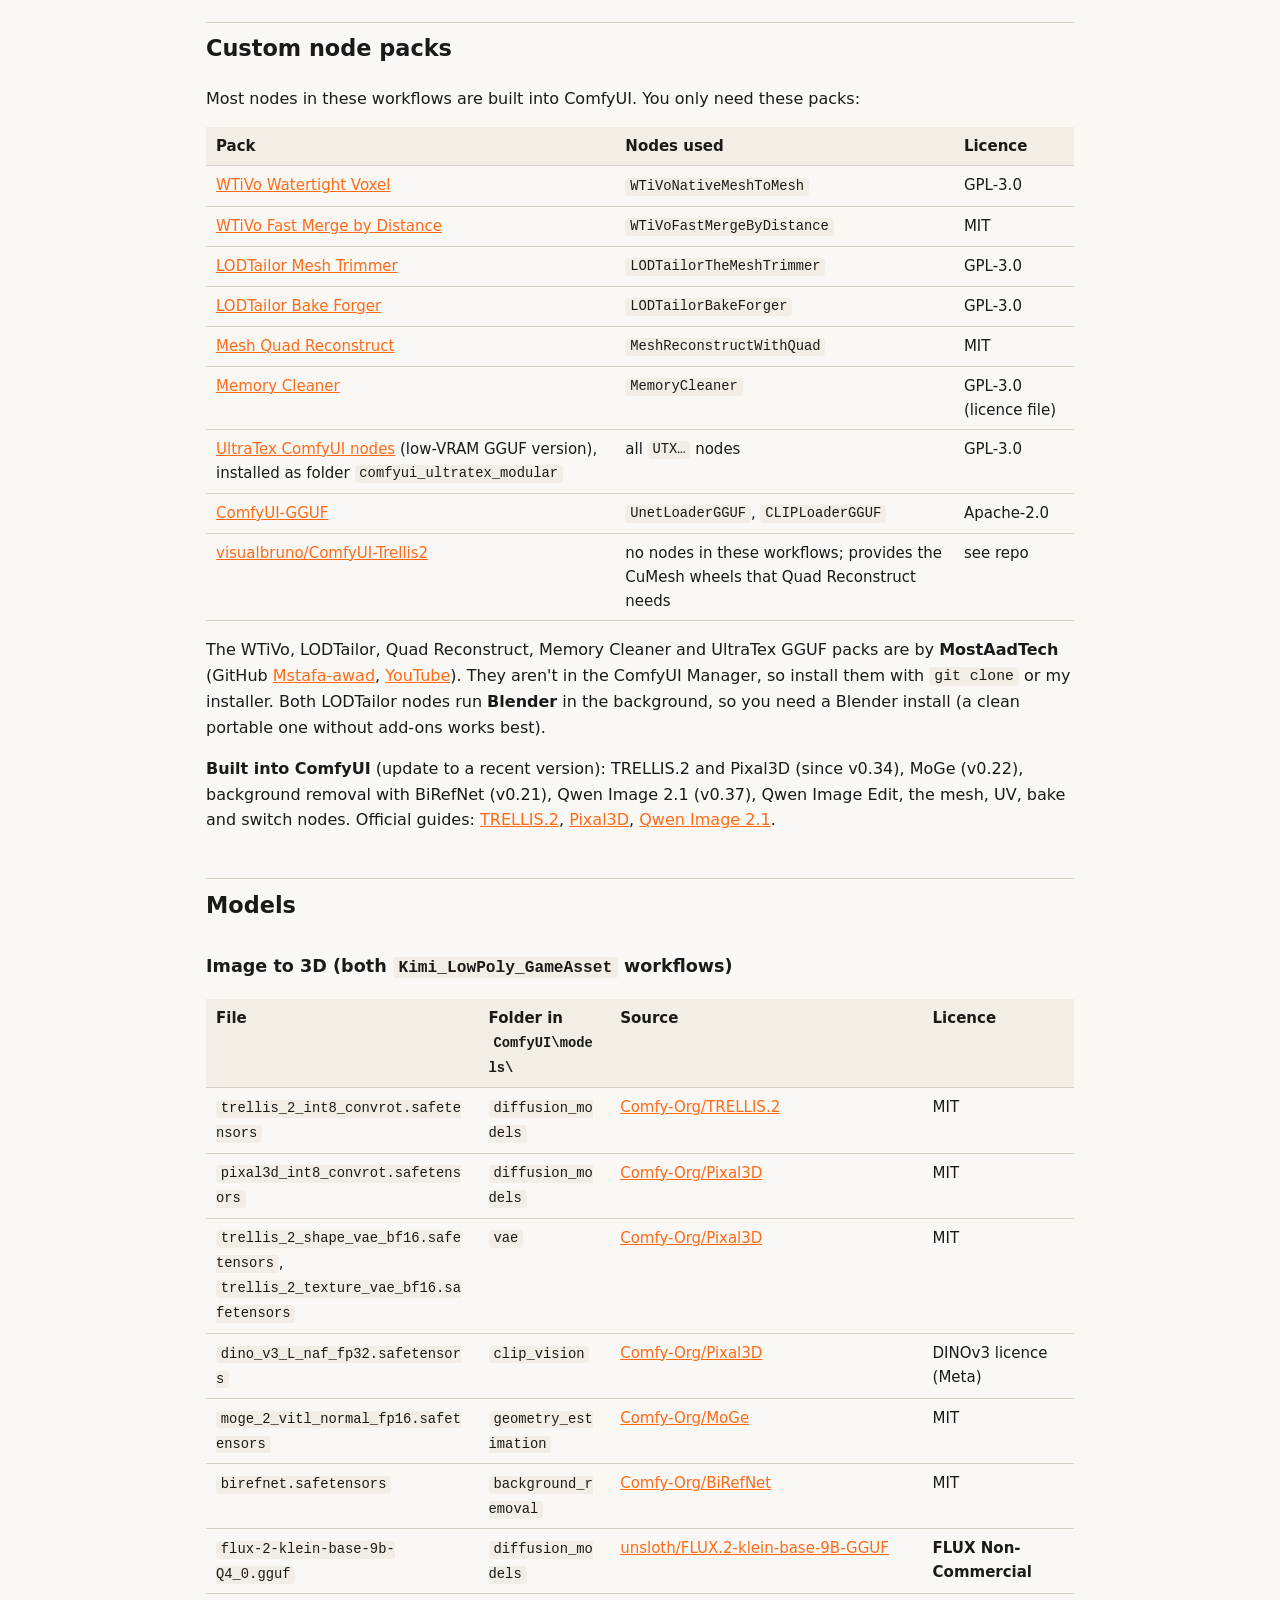
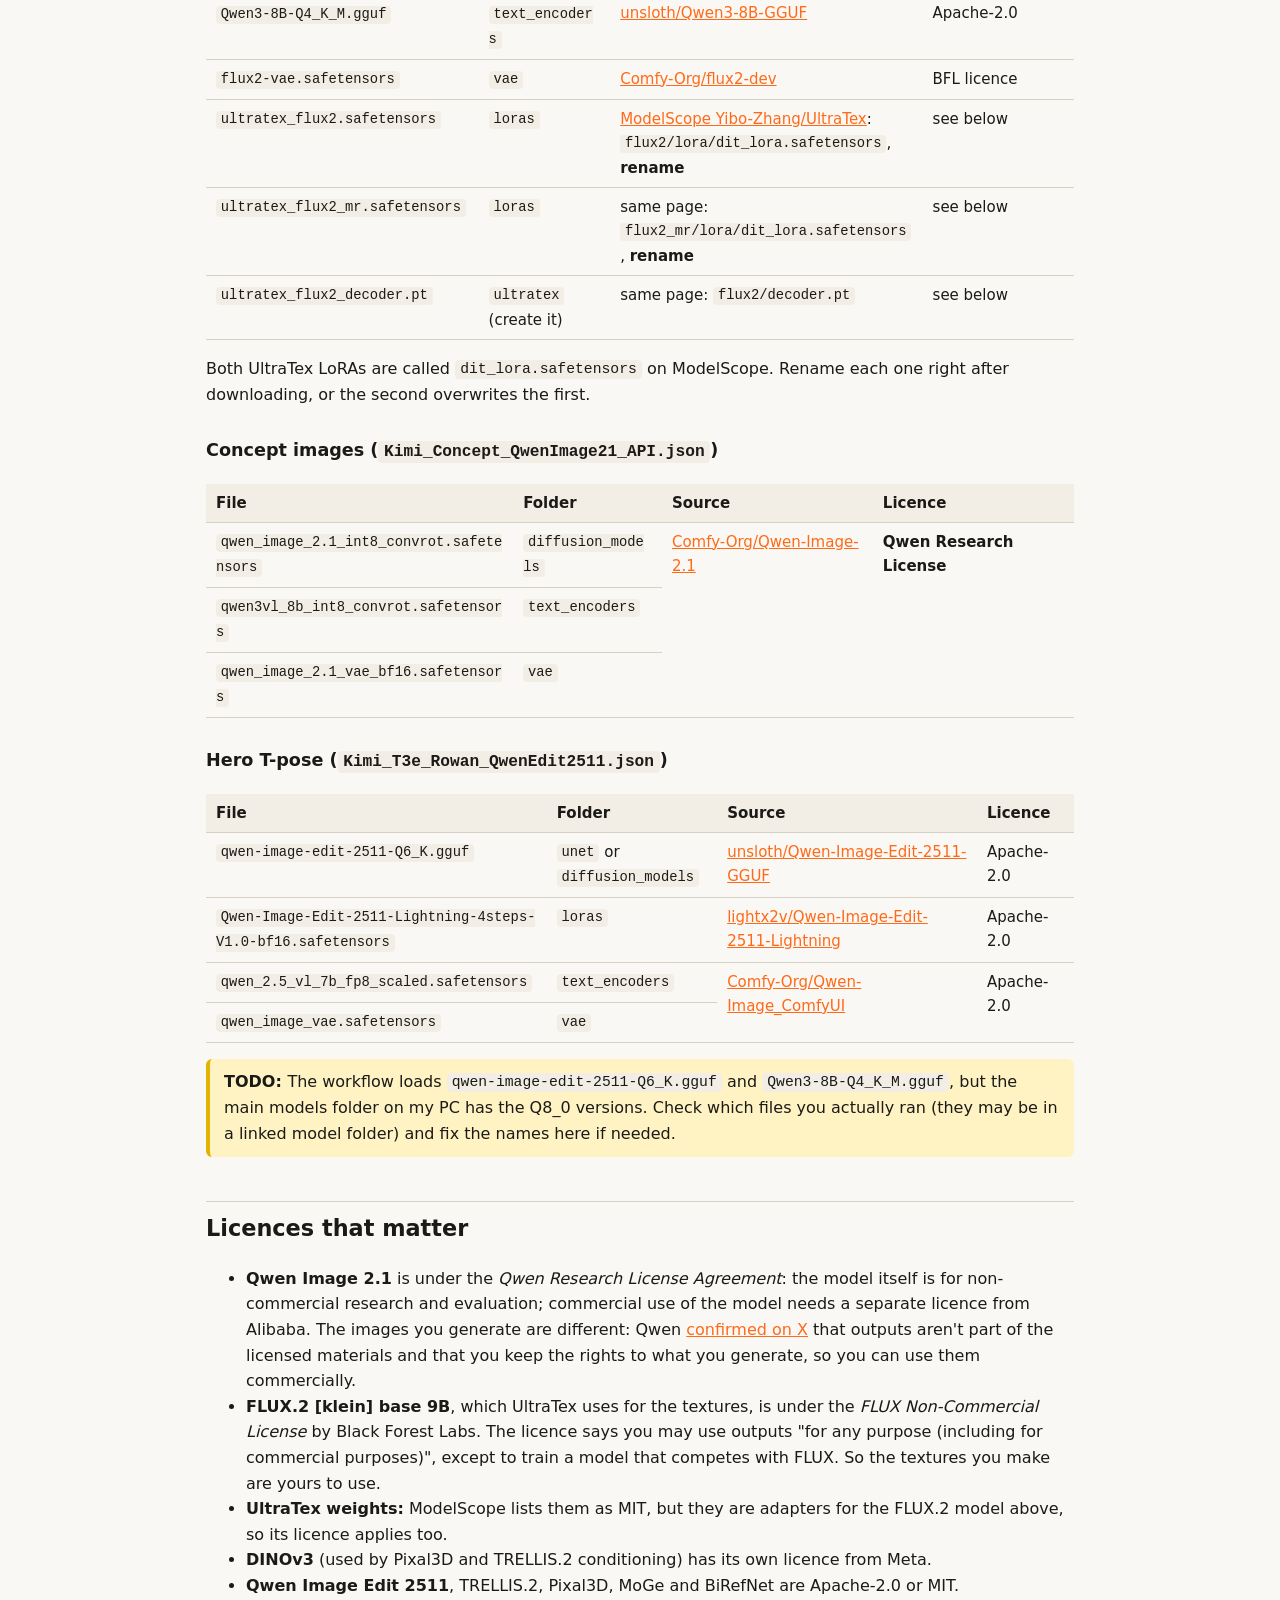
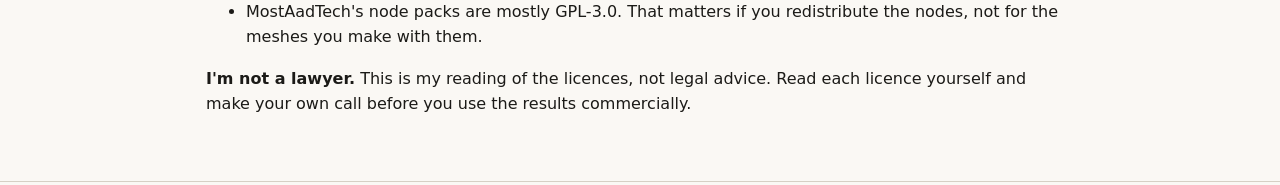
==== commit 76301455: "New cover screenshot and a not-a-lawyer note on licences Co-Authored-By: Claude Opus 5.5 <noreply@an" ====
--- a/docs/comfyui.html
+++ b/docs/comfyui.html
@@ -111,7 +111,7 @@
   <li><strong>Qwen Image Edit 2511</strong>, TRELLIS.2, Pixal3D, MoGe and BiRefNet are Apache-2.0 or MIT.</li>
   <li>MostAadTech's node packs are mostly GPL-3.0. That matters if you redistribute the nodes, not for the meshes you make with them.</li>
 </ul>
-<p>This is a summary, not legal advice. Read each licence yourself before commercial use.</p>
+<p><strong>I'm not a lawyer.</strong> This is my reading of the licences, not legal advice. Read each licence yourself and make your own call before you use the results commercially.</p>
 </main>
 
 <footer><div class="inner">
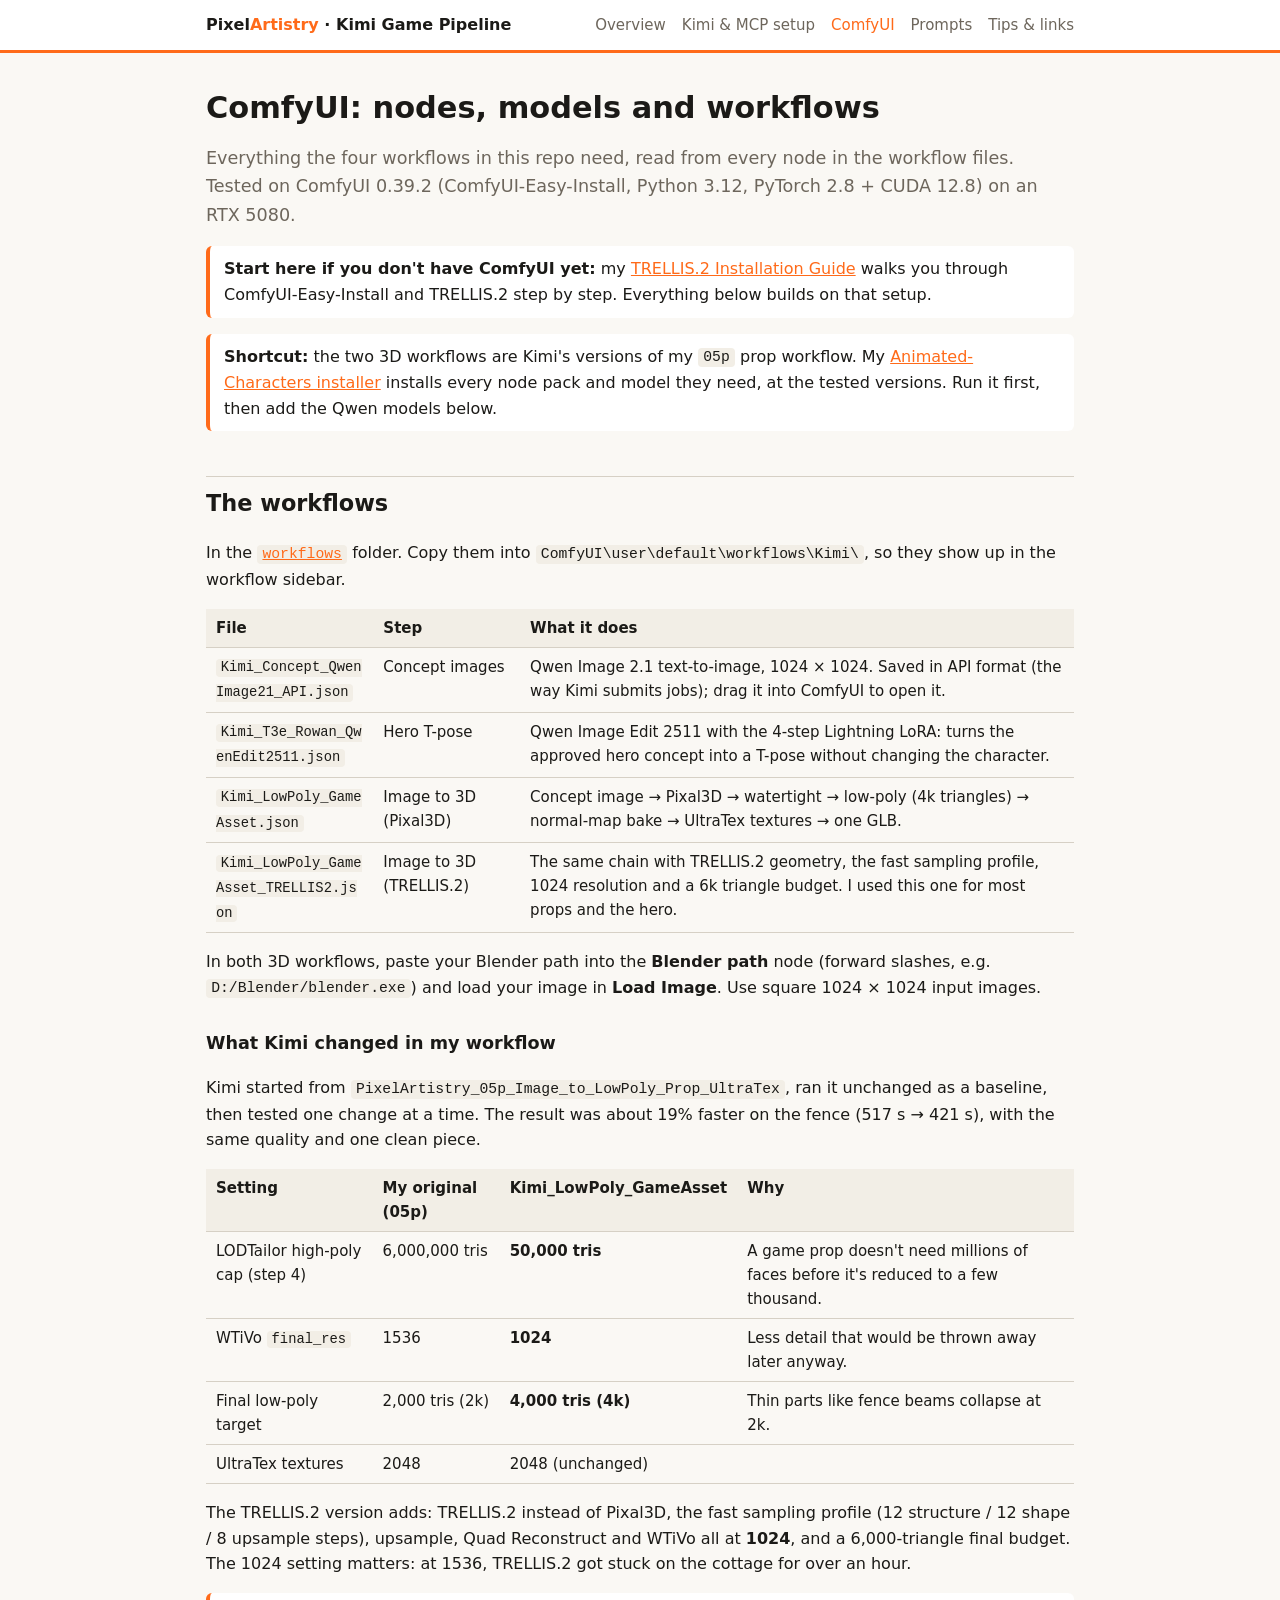
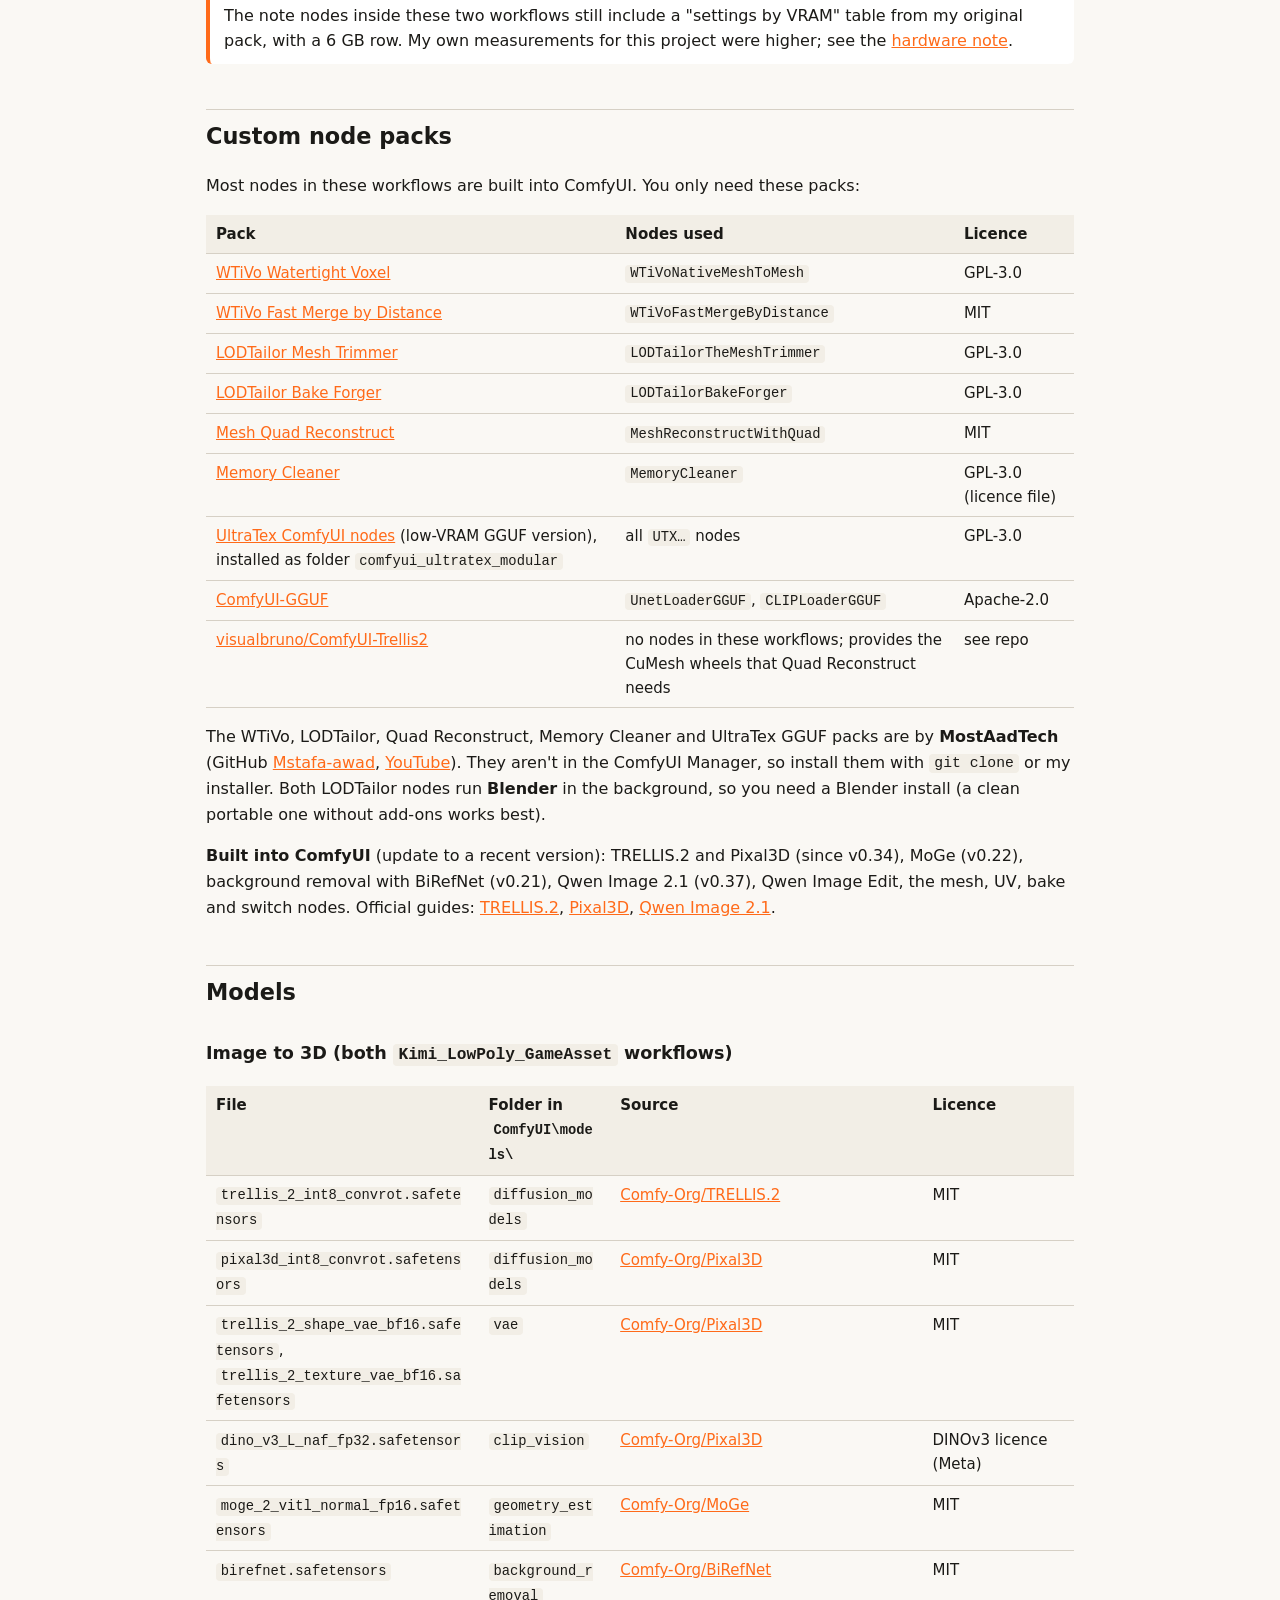
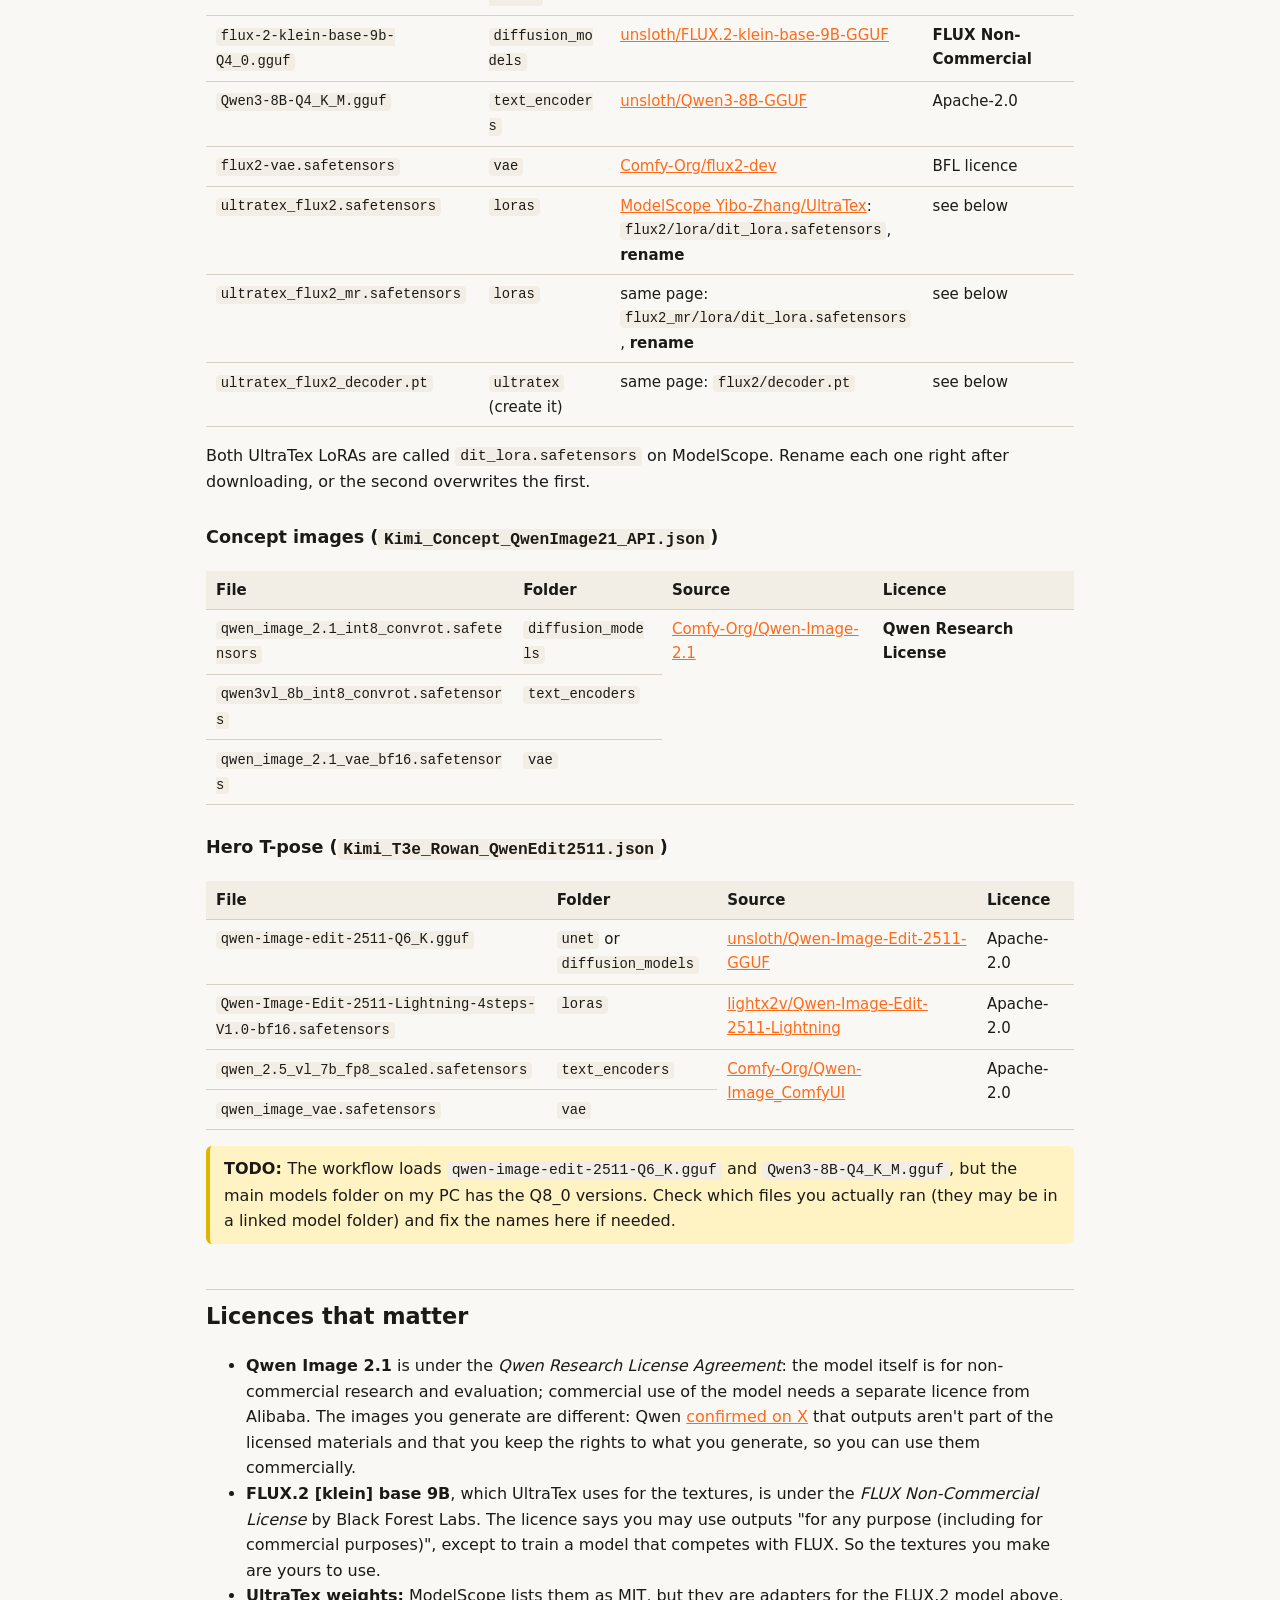
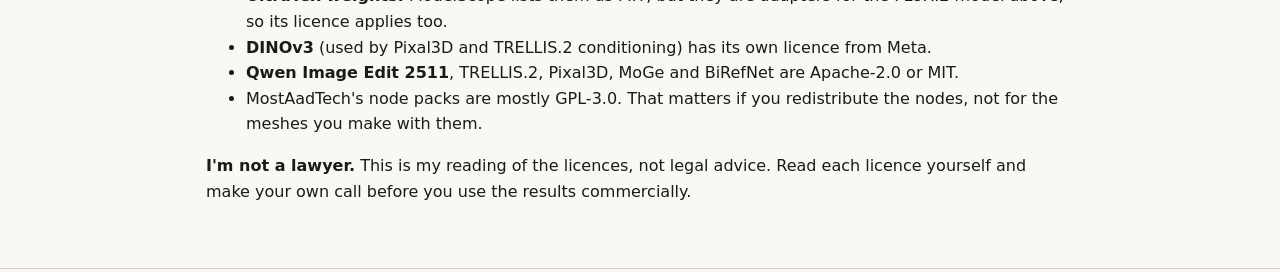
==== commit 62e7aa35: "Point new users to the TRELLIS.2 installation guide Co-Authored-By: Claude Opus 5.5 <noreply@anthrop" ====
--- a/docs/comfyui.html
+++ b/docs/comfyui.html
@@ -22,6 +22,8 @@
 <main>
 <h1>ComfyUI: nodes, models and workflows</h1>
 <p class="lead">Everything the four workflows in this repo need, read from every node in the workflow files. Tested on ComfyUI 0.39.2 (ComfyUI-Easy-Install, Python 3.12, PyTorch 2.8 + CUDA 12.8) on an RTX 5080.</p>
+
+<div class="note"><strong>Start here if you don't have ComfyUI yet:</strong> my <a href="https://pixel-artistry.com/Trellis2InstallationGuide">TRELLIS.2 Installation Guide</a> walks you through ComfyUI-Easy-Install and TRELLIS.2 step by step. Everything below builds on that setup.</div>
 
 <div class="note"><strong>Shortcut:</strong> the two 3D workflows are Kimi's versions of my <code>05p</code> prop workflow. My <a href="https://github.com/pixelartistry/PixelArtistry-Animated-Characters">Animated-Characters installer</a> installs every node pack and model they need, at the tested versions. Run it first, then add the Qwen models below.</div>
 
